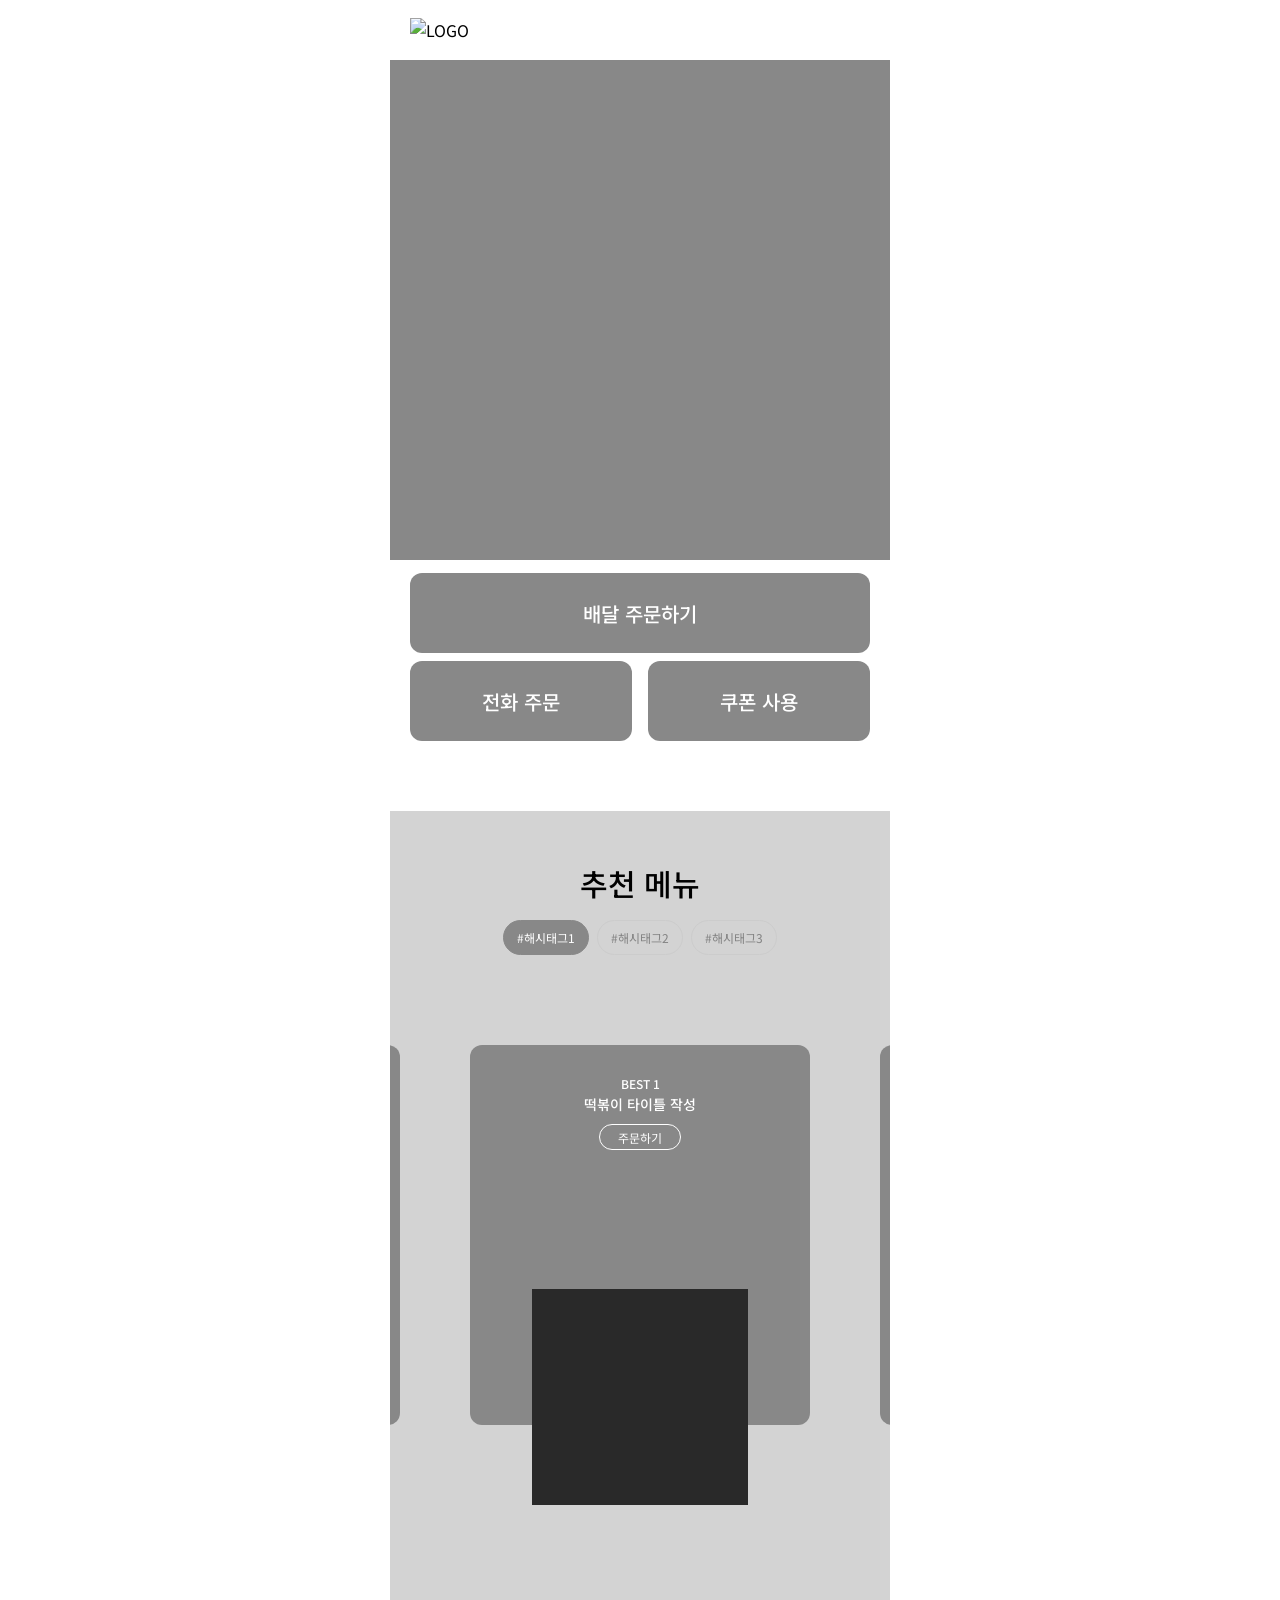
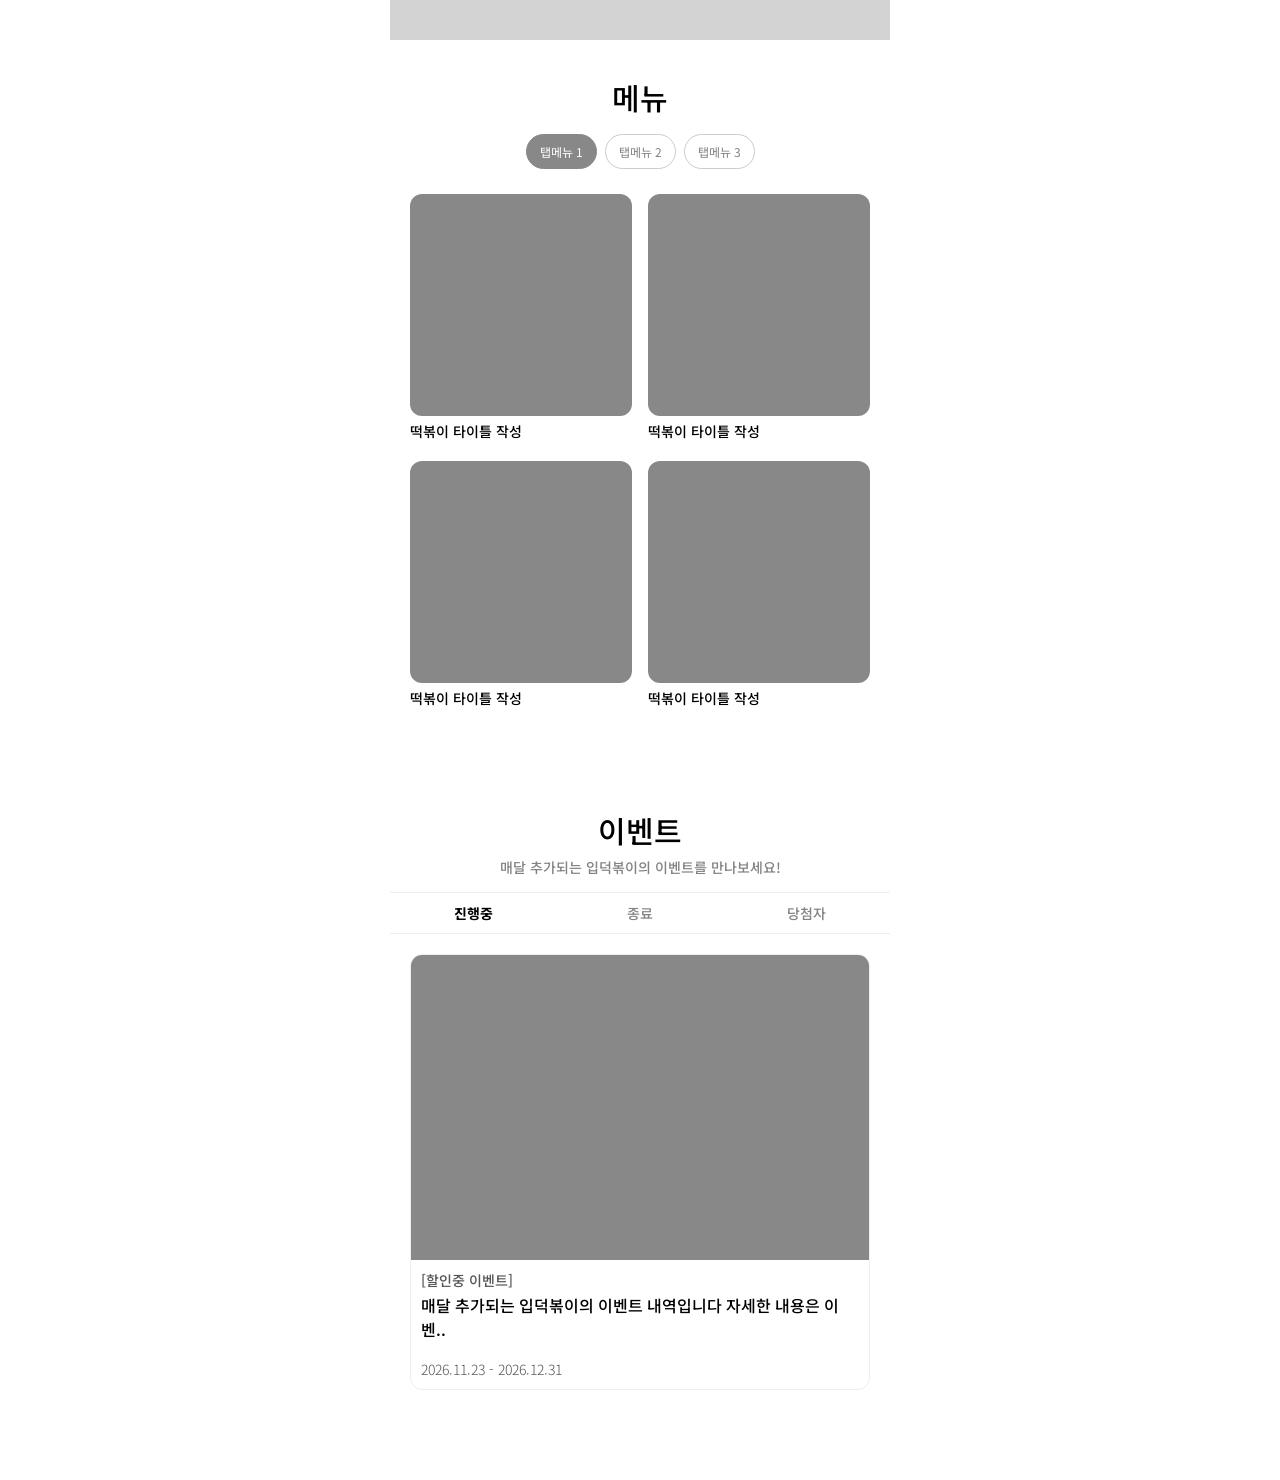
==== index.html @ 11b11260 "main page finish" ====
<!DOCTYPE html>
<html lang="ko">
<head>
    <meta charset="UTF-8">
    <meta name="viewport" content="width=device-width, initial-scale=1.0">

    <title>메인 페이지</title>

    <!-- Noto Sans KR -->
    <link rel="preconnect" href="https://fonts.googleapis.com">
    <link rel="preconnect" href="https://fonts.gstatic.com" crossorigin>
    <link href="https://fonts.googleapis.com/css2?family=Noto+Sans+KR:wght@300;400;500;700&display=swap" rel="stylesheet">

    <!-- CSS -->
    <link rel="stylesheet" href="css/style.css">

    <!-- Lucide Icons -->
    <script src="https://unpkg.com/lucide@latest"></script>
</head>

<body>

    <!-- 전체 컨테이너 -->
    <div class="container">

        <!-- ================= HEADER ================= -->
        <header class="header">

            <!-- 로고 -->
            <div class="logo">
                <img src="assets/images/logo.png" alt="LOGO">
            </div>

            <!-- 햄버거 메뉴 -->
            <button class="menu-icon" id="menuOpen" aria-label="메뉴 열기" aria-expanded="false">
                <i data-lucide="menu"></i>
            </button>

        </header>


        <!-- ================= HERO ================= -->
        <section class="hero">
            <!-- 추후 배경 이미지 적용 -->
        </section>


        <!-- ================= SECTION 1 ================= -->
        <section class="section1">

            <div class="order-buttons">

                <button class="order-btn delivery-btn">
                    배달 주문하기
                </button>

                <div class="sub-order-buttons">

                    <button class="order-btn">
                        전화 주문
                    </button>

                    <button class="order-btn">
                        쿠폰 사용
                    </button>

                </div>

            </div>

        </section>


        <!-- ================= SECTION 2 ================= -->
        <section class="section2">

            <h2 class="section-title">
                추천 메뉴
            </h2>

            <!-- 해시태그 -->
            <div class="hashtag-list">

                <button class="hashtag active">
                    #해시태그1
                </button>

                <button class="hashtag">
                    #해시태그2
                </button>

                <button class="hashtag">
                    #해시태그3
                </button>

            </div>


            <!-- 추천 메뉴 카드 -->
            <div class="recommend-list">

                <article class="recommend-card">

                    <div class="recommend-info">
                        <span>BEST 2</span>
                        <p>떡볶이 타이틀 작성</p>
                        <button>주문하기</button>
                    </div>

                    <div class="recommend-image"></div>

                </article>


                <article class="recommend-card">

                    <div class="recommend-info">
                        <span>BEST 1</span>
                        <p>떡볶이 타이틀 작성</p>
                        <button>주문하기</button>
                    </div>

                    <div class="recommend-image"></div>

                </article>


                <article class="recommend-card">

                    <div class="recommend-info">
                        <span>BEST 3</span>
                        <p>떡볶이 타이틀 작성</p>
                        <button>주문하기</button>
                    </div>

                    <div class="recommend-image"></div>

                </article>

            </div>

        </section>


        <!-- ================= SECTION 3 ================= -->
        <section class="section3">

            <h2 class="section-title">
                메뉴
            </h2>

            <!-- 메뉴 탭 -->
            <div class="hashtag-list">

                <button class="hashtag active">
                    탭메뉴 1
                </button>

                <button class="hashtag">
                    탭메뉴 2
                </button>

                <button class="hashtag">
                    탭메뉴 3
                </button>

            </div>


            <!-- 메뉴 콘텐츠 -->
            <div class="menu-list">

                <article class="menu-card">
                    <div class="menu-image"></div>
                    <p>떡볶이 타이틀 작성</p>
                </article>

                <article class="menu-card">
                    <div class="menu-image"></div>
                    <p>떡볶이 타이틀 작성</p>
                </article>

                <article class="menu-card">
                    <div class="menu-image"></div>
                    <p>떡볶이 타이틀 작성</p>
                </article>

                <article class="menu-card">
                    <div class="menu-image"></div>
                    <p>떡볶이 타이틀 작성</p>
                </article>

            </div>

        </section>


        <!-- ================= SECTION 4 ================= -->
        <section class="section4">

            <h2 class="section-title">
                이벤트
            </h2>

            <p class="event-description">
                매달 추가되는 입덕볶이의 이벤트를 만나보세요!
            </p>


            <!-- 이벤트 탭 -->
            <div class="event-tabs">

                <button class="event-tab active">
                    진행중
                </button>

                <button class="event-tab">
                    종료
                </button>

                <button class="event-tab">
                    당첨자
                </button>

            </div>


            <!-- 이벤트 콘텐츠 -->
            <div class="event-list">

                <article class="event-card">

                    <div class="event-image"></div>

                    <div class="event-info">

                        <p class="event-subtitle">
                            [할인중 이벤트]
                        </p>

                        <p class="event-title">
                            매달 추가되는 입덕볶이의 이벤트 내역입니다
                            자세한 내용은 이벤..
                        </p>

                        <p class="event-date">
                            2026.11.23 - 2026.12.31
                        </p>

                    </div>

                </article>

            </div>

        </section>

    </div>


    <!-- ================= SIDE MENU ================= -->

    <!-- 메뉴 외부 배경 -->
    <div class="menu-overlay" id="menuOverlay"></div>

    <!-- 오른쪽 슬라이드 메뉴 -->
    <nav class="side-menu" id="sideMenu" aria-label="전체 메뉴" aria-hidden="true">

        <ul class="side-menu-list">

            <li>
                <a href="Sub/lists/list.html">리스트 페이지</a>
            </li>

            <li>
                <a href="Sub/detail/detail.html">상세 페이지</a>
            </li>

            <li>
                <a href="Sub/payment/payments.html">결제 페이지</a>
            </li>

            <li>
                <a href="Sub/payment_finish/payments_finish.html">결제 완료</a>
            </li>

        </ul>

    </nav>


    <!-- ================= JAVASCRIPT ================= -->
    <script>

        // Lucide 아이콘 실행
        lucide.createIcons();


        // 메뉴 요소 가져오기
        const menuOpen = document.getElementById('menuOpen');
        const sideMenu = document.getElementById('sideMenu');
        const menuOverlay = document.getElementById('menuOverlay');


        // 메뉴 열기
        function openMenu() {

            sideMenu.classList.add('active');
            menuOverlay.classList.add('active');

            document.body.classList.add('menu-open');

            menuOpen.setAttribute('aria-expanded', 'true');
            sideMenu.setAttribute('aria-hidden', 'false');

        }


        // 메뉴 닫기
        function closeMenu() {

            sideMenu.classList.remove('active');
            menuOverlay.classList.remove('active');

            document.body.classList.remove('menu-open');

            menuOpen.setAttribute('aria-expanded', 'false');
            sideMenu.setAttribute('aria-hidden', 'true');

        }


        // 햄버거 버튼 클릭
        menuOpen.addEventListener('click', function() {

            if (sideMenu.classList.contains('active')) {
                closeMenu();
            } else {
                openMenu();
            }

        });


        // 메뉴 외부 배경 클릭 시 닫기
        menuOverlay.addEventListener('click', closeMenu);


        // ESC 키로 메뉴 닫기
        document.addEventListener('keydown', function(event) {

            if (event.key === 'Escape') {
                closeMenu();
            }

        });

    </script>

</body>
</html>
---- css/style.css ----
/* =====================================
   GLOBAL
===================================== */


a{
    text-decoration: none;
    color: #000000;
}
* {
    margin: 0;
    padding: 0;
    box-sizing: border-box;
}

body {
    width: 100%;
    font-family: 'Noto Sans KR', sans-serif;
    background-color: #ffffff;
}

button {
    font-family: inherit;
    border: none;
    cursor: pointer;
}

a {
    text-decoration: none;
    color: inherit;
}

/* 전체 컨테이너 */
.container {
    width: 100%;
    max-width: 500px;
    min-height: 100vh;
    margin: 0 auto;
    overflow: hidden;
}


/* =====================================
   HEADER
===================================== */

.header {
    width: 100%;
    height: 60px;
    padding: 0 20px;

    display: flex;
    align-items: center;
    justify-content: space-between;

    background-color: #ffffff;
}

/* 로고 */
.logo {
    display: flex;
    align-items: center;
}

.logo img {
    display: block;
    width: auto;
    height: auto;
    max-width: 120px;
    max-height: 40px;
}

/* 햄버거 메뉴 */
.menu-icon {
    display: flex;
    align-items: center;
    justify-content: center;

    padding: 0;
    background: none;
    color: #000000;
}

.menu-icon svg {
    width: 24px;
    height: 24px;
    stroke-width: 1.5;
}


/* =====================================
   HERO SECTION
===================================== */

.hero {
    width: 100%;
    height: 500px;

    background-color: #888888;

    /* 추후 배경 이미지 적용 */
    /* background-image: url('assets/images/hero.jpg'); */
    /* background-size: cover; */
    /* background-position: center; */
}


/* =====================================
   SECTION 1 : ORDER BUTTONS
===================================== */

.section1 {
    width: 100%;
    padding: 13px 20px 70px;
}

.order-buttons {
    width: 100%;

    display: flex;
    flex-direction: column;
    gap: 8px;
}

.order-btn {
    width: 100%;
    height: 80px;

    display: flex;
    align-items: center;
    justify-content: center;

    background-color: #888888;
    color: #ffffff;

    font-size: 20px;
    font-weight: 500;

    border-radius: 12px;
}

.sub-order-buttons {
    display: flex;
    gap: 16px;
}

.sub-order-buttons .order-btn {
    flex: 1;
    min-width: 0;
}


/* =====================================
   COMMON SECTION TITLE
===================================== */

.section-title {
    width: 100%;

    text-align: center;

    font-size: 30px;
    font-weight: 500;
    color: #000000;
}


/* =====================================
   COMMON HASHTAG BUTTON
===================================== */

.hashtag-list {
    display: flex;
    align-items: center;
    justify-content: center;
    gap: 8px;

    margin-top: 15px;
}

.hashtag {
    height: 35px;
    padding: 0 13px;

    border: 1px solid #cccccc;
    border-radius: 30px;

    background-color: transparent;
    color: #838383;

    font-size: 12px;
    font-weight: 400;

    white-space: nowrap;
}

.hashtag.active {
    background-color: #888888;
    border-color: #888888;
    color: #ffffff;
}


/* =====================================
   SECTION 2 : RECOMMEND MENU
===================================== */

.section2 {
    width: 100%;
    padding: 50px 0 50px;

    background-color: #d3d3d3;
}

.section2 .section-title {
    padding: 0 20px;
}

.recommend-list {
    position: relative;

    width: 100%;
    height: 545px;

    margin-top: 90px;

    overflow: hidden;
}

.recommend-card {
    position: absolute;
    top: 0;
    left: 50%;

    width: 68%;
    height: 380px;

    transform: translateX(-50%);

    border-radius: 12px;
    background-color: #888888;

    display: flex;
    flex-direction: column;
    align-items: center;

    color: #ffffff;
}

.recommend-card:nth-child(1) {
    left: calc(50% - 82%);
}

.recommend-card:nth-child(2) {
    left: 50%;
    z-index: 2;
}

.recommend-card:nth-child(3) {
    left: calc(50% + 82%);
}

.recommend-info {
    width: 100%;
    padding-top: 30px;

    display: flex;
    flex-direction: column;
    align-items: center;

    text-align: center;
}

.recommend-info span {
    font-size: 12px;
    font-weight: 500;
}

.recommend-info p {
    margin-top: 2px;

    font-size: 14px;
    font-weight: 500;
}

.recommend-info button {
    height: 26px;
    padding: 0 18px;
    margin-top: 10px;

    border: 1px solid #ffffff;
    border-radius: 20px;

    background-color: transparent;
    color: #ffffff;

    font-size: 12px;
    font-weight: 400;
}

.recommend-image {
    position: absolute;
    bottom: -80px;
    left: 50%;

    width: 216px;
    height: 216px;

    transform: translateX(-50%);

    background-color: #292929;
}


/* =====================================
   SECTION 3 : MENU
===================================== */

.section3 {
    width: 100%;
    padding: 35px 20px 65px;

    background-color: #ffffff;
}

.menu-list {
    width: 100%;

    display: grid;
    grid-template-columns: repeat(2, minmax(0, 1fr));
    column-gap: 16px;
    row-gap: 20px;

    margin-top: 25px;
}

.menu-card {
    width: 100%;

    display: flex;
    flex-direction: column;
}

.menu-image {
    width: 100%;
    aspect-ratio: 1 / 1;

    border-radius: 12px;
    background-color: #888888;
}

.menu-card p {
    margin-top: 5px;

    font-size: 14px;
    font-weight: 500;
    color: #000000;
}


/* =====================================
   SECTION 4 : EVENT
===================================== */

.section4 {
    width: 100%;
    padding: 35px 0 70px;

    background-color: #ffffff;
}

.section4 .section-title {
    padding: 0 20px;
}

/* 이벤트 설명 */
.event-description {
    margin-top: 5px;

    text-align: center;

    font-size: 14px;
    font-weight: 500;
    color: #838383;
}


/* =====================================
   EVENT TABS
===================================== */

.event-tabs {
    width: 100%;
    height: 42px;

    display: flex;
    align-items: center;

    margin-top: 15px;

    border-top: 1px solid #eeeeee;
    border-bottom: 1px solid #eeeeee;
}

.event-tab {
    flex: 1;
    height: 100%;

    background-color: #ffffff;
    color: #838383;

    font-size: 14px;
    font-weight: 500;
}

.event-tab.active {
    color: #000000;
    font-weight: 700;
}


/* =====================================
   EVENT CONTENT
===================================== */

.event-list {
    width: 100%;
    padding: 20px;
}

.event-card {
    width: 100%;

    border: 1px solid #eeeeee;
    border-radius: 12px;

    overflow: hidden;
    background-color: #ffffff;
}

.event-image {
    width: 100%;
    aspect-ratio: 1.5 / 1;

    background-color: #888888;
}

.event-info {
    padding: 10px;
}

.event-subtitle {
    font-size: 14px;
    font-weight: 500;
    color: #555555;
}

.event-title {
    margin-top: 3px;

    font-size: 16px;
    font-weight: 500;
    color: #000000;

    line-height: 1.5;
}

.event-date {
    margin-top: 18px;

    font-size: 14px;
    font-weight: 300;
    color: #555555;
}

/* =====================================
   SIDE MENU : OVERLAY
===================================== */

.menu-overlay {
    position: fixed;
    inset: 0;

    width: 100%;
    height: 100dvh;

    background-color: rgba(0, 0, 0, 0.5);

    opacity: 0;
    visibility: hidden;
    pointer-events: none;

    z-index: 1000;

    transition: opacity 0.3s ease,
                visibility 0.3s ease;
}

.menu-overlay.active {
    opacity: 1;
    visibility: visible;
    pointer-events: auto;
}


/* =====================================
   SIDE MENU : RIGHT SLIDE
===================================== */

.side-menu {
    position: fixed;
    top: 0;
    right: 0;

    width: min(66.666vw, 333px);
    height: 100dvh;

    padding: 40px 24px;

    background-color: #ffffff;

    z-index: 1001;

    /* 처음에는 완전히 숨김 */
    transform: translate3d(100%, 0, 0);

    visibility: hidden;
    pointer-events: none;

    transition: transform 0.3s ease,
                visibility 0.3s ease;

    overflow-y: auto;
}

/* 메뉴 버튼 클릭 시 표시 */
.side-menu.active {
    transform: translate3d(0, 0, 0);

    visibility: visible;
    pointer-events: auto;
}


/* =====================================
   SIDE MENU : LIST
===================================== */

.side-menu-list {
    width: 100%;

    display: flex;
    flex-direction: column;

    list-style: none;
}

.side-menu-list li {
    width: 100%;
    border-bottom: 1px solid #eeeeee;
}

.side-menu-list a {
    width: 100%;
    min-height: 65px;

    display: flex;
    align-items: center;

    color: #000000;

    font-size: 18px;
    font-weight: 500;
}


/* =====================================
   BODY SCROLL CONTROL
===================================== */

body.menu-open {
    overflow: hidden;
}
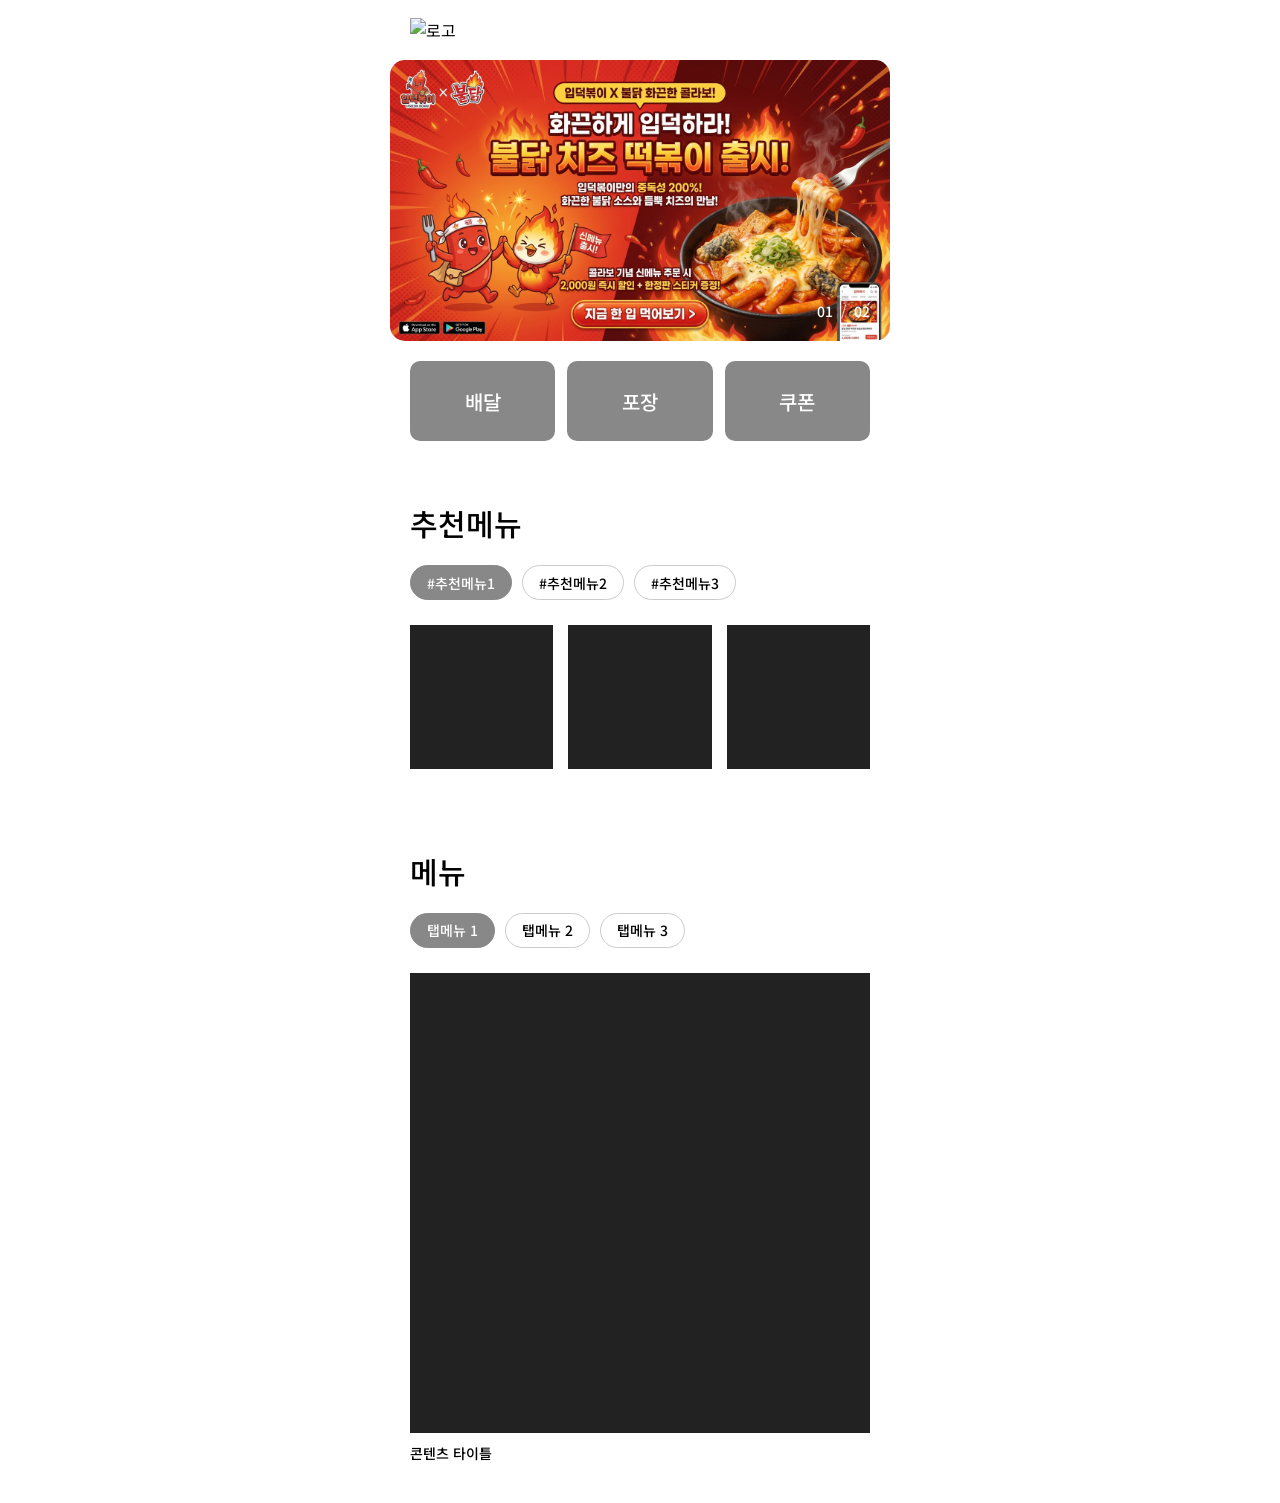
==== commit a7c1f838: "배포_1" ====
--- a/index.html
+++ b/index.html
@@ -4,7 +4,6 @@
 <head>
     <meta charset="UTF-8">
     <meta name="viewport" content="width=device-width, initial-scale=1.0">
-
     <title>메인 페이지</title>
 
     <!-- Noto Sans KR -->
@@ -21,342 +20,215 @@
 
 <body>
 
-    <!-- 전체 컨테이너 -->
-    <div class="container">
-
-        <!-- ================= HEADER ================= -->
-        <header class="header">
-
-            <!-- 로고 -->
-            <div class="logo">
-                <img src="assets/images/logo.png" alt="LOGO">
-            </div>
-
-            <!-- 햄버거 메뉴 -->
-            <button class="menu-icon" id="menuOpen" aria-label="메뉴 열기" aria-expanded="false">
-                <i data-lucide="menu"></i>
-            </button>
-
-        </header>
-
-
-        <!-- ================= HERO ================= -->
-        <section class="hero">
-            <!-- 추후 배경 이미지 적용 -->
-        </section>
-
-
-        <!-- ================= SECTION 1 ================= -->
-        <section class="section1">
-
-            <div class="order-buttons">
-
-                <button class="order-btn delivery-btn">
-                    배달 주문하기
-                </button>
-
-                <div class="sub-order-buttons">
-
-                    <button class="order-btn">
-                        전화 주문
-                    </button>
-
-                    <button class="order-btn">
-                        쿠폰 사용
-                    </button>
-
-                </div>
-
-            </div>
-
-        </section>
-
-
-        <!-- ================= SECTION 2 ================= -->
-        <section class="section2">
-
-            <h2 class="section-title">
-                추천 메뉴
-            </h2>
-
-            <!-- 해시태그 -->
-            <div class="hashtag-list">
-
-                <button class="hashtag active">
-                    #해시태그1
-                </button>
-
-                <button class="hashtag">
-                    #해시태그2
-                </button>
-
-                <button class="hashtag">
-                    #해시태그3
-                </button>
-
-            </div>
-
-
-            <!-- 추천 메뉴 카드 -->
-            <div class="recommend-list">
-
-                <article class="recommend-card">
-
-                    <div class="recommend-info">
-                        <span>BEST 2</span>
-                        <p>떡볶이 타이틀 작성</p>
-                        <button>주문하기</button>
-                    </div>
-
-                    <div class="recommend-image"></div>
-
-                </article>
-
-
-                <article class="recommend-card">
-
-                    <div class="recommend-info">
-                        <span>BEST 1</span>
-                        <p>떡볶이 타이틀 작성</p>
-                        <button>주문하기</button>
-                    </div>
-
-                    <div class="recommend-image"></div>
-
-                </article>
-
-
-                <article class="recommend-card">
-
-                    <div class="recommend-info">
-                        <span>BEST 3</span>
-                        <p>떡볶이 타이틀 작성</p>
-                        <button>주문하기</button>
-                    </div>
-
-                    <div class="recommend-image"></div>
-
-                </article>
-
-            </div>
-
-        </section>
-
-
-        <!-- ================= SECTION 3 ================= -->
-        <section class="section3">
-
-            <h2 class="section-title">
-                메뉴
-            </h2>
-
-            <!-- 메뉴 탭 -->
-            <div class="hashtag-list">
-
-                <button class="hashtag active">
-                    탭메뉴 1
-                </button>
-
-                <button class="hashtag">
-                    탭메뉴 2
-                </button>
-
-                <button class="hashtag">
-                    탭메뉴 3
-                </button>
-
-            </div>
-
-
-            <!-- 메뉴 콘텐츠 -->
-            <div class="menu-list">
-
-                <article class="menu-card">
-                    <div class="menu-image"></div>
-                    <p>떡볶이 타이틀 작성</p>
-                </article>
-
-                <article class="menu-card">
-                    <div class="menu-image"></div>
-                    <p>떡볶이 타이틀 작성</p>
-                </article>
-
-                <article class="menu-card">
-                    <div class="menu-image"></div>
-                    <p>떡볶이 타이틀 작성</p>
-                </article>
-
-                <article class="menu-card">
-                    <div class="menu-image"></div>
-                    <p>떡볶이 타이틀 작성</p>
-                </article>
-
-            </div>
-
-        </section>
-
-
-        <!-- ================= SECTION 4 ================= -->
-        <section class="section4">
-
-            <h2 class="section-title">
-                이벤트
-            </h2>
-
-            <p class="event-description">
-                매달 추가되는 입덕볶이의 이벤트를 만나보세요!
-            </p>
-
-
-            <!-- 이벤트 탭 -->
-            <div class="event-tabs">
-
-                <button class="event-tab active">
-                    진행중
-                </button>
-
-                <button class="event-tab">
-                    종료
-                </button>
-
-                <button class="event-tab">
-                    당첨자
-                </button>
-
-            </div>
-
-
-            <!-- 이벤트 콘텐츠 -->
-            <div class="event-list">
-
-                <article class="event-card">
-
-                    <div class="event-image"></div>
-
-                    <div class="event-info">
-
-                        <p class="event-subtitle">
-                            [할인중 이벤트]
-                        </p>
-
-                        <p class="event-title">
-                            매달 추가되는 입덕볶이의 이벤트 내역입니다
-                            자세한 내용은 이벤..
-                        </p>
-
-                        <p class="event-date">
-                            2026.11.23 - 2026.12.31
-                        </p>
-
-                    </div>
-
-                </article>
-
-            </div>
-
-        </section>
+<div class="container">
+
+    <!-- HEADER -->
+    <header class="header">
+        <div class="logo">
+            <a href="Img/로고.png">
+                <img src="assets/images/logo.png" alt="로고">
+            </a>
+        </div>
+
+        <button class="menu-button" id="menuOpen" aria-label="메뉴 열기" aria-expanded="false">
+            <i data-lucide="menu"></i>
+        </button>
+    </header>
+
+
+<!-- HERO SECTION -->
+<section class="hero-section">
+
+    <div class="hero-slider" id="heroSlider">
+
+        <div class="hero-slide">
+            <img src="Img/불닭 치즈.png" alt="첫 번째 광고">
+        </div>
+
+        <div class="hero-slide">
+            <img src="Img/통 오징어.png" alt="두 번째 광고">
+        </div>
 
     </div>
 
-
-    <!-- ================= SIDE MENU ================= -->
-
-    <!-- 메뉴 외부 배경 -->
-    <div class="menu-overlay" id="menuOverlay"></div>
-
-    <!-- 오른쪽 슬라이드 메뉴 -->
-    <nav class="side-menu" id="sideMenu" aria-label="전체 메뉴" aria-hidden="true">
-
-        <ul class="side-menu-list">
-
-            <li>
-                <a href="Sub/lists/list.html">리스트 페이지</a>
-            </li>
-
-            <li>
-                <a href="Sub/detail/detail.html">상세 페이지</a>
-            </li>
-
-            <li>
-                <a href="Sub/payment/payments.html">결제 페이지</a>
-            </li>
-
-            <li>
-                <a href="Sub/payment_finish/payments_finish.html">결제 완료</a>
-            </li>
-
-        </ul>
-
-    </nav>
-
-
-    <!-- ================= JAVASCRIPT ================= -->
-    <script>
-
-        // Lucide 아이콘 실행
-        lucide.createIcons();
-
-
-        // 메뉴 요소 가져오기
-        const menuOpen = document.getElementById('menuOpen');
-        const sideMenu = document.getElementById('sideMenu');
-        const menuOverlay = document.getElementById('menuOverlay');
-
-
-        // 메뉴 열기
-        function openMenu() {
-
-            sideMenu.classList.add('active');
-            menuOverlay.classList.add('active');
-
-            document.body.classList.add('menu-open');
-
-            menuOpen.setAttribute('aria-expanded', 'true');
-            sideMenu.setAttribute('aria-hidden', 'false');
-
+    <div class="hero-pagination">
+        <span id="currentSlide">01</span>
+        <span class="pagination-divider">/</span>
+        <span id="totalSlides">02</span>
+    </div>
+
+</section>
+
+
+    <!-- SECTION 1 -->
+    <section class="section1">
+
+        <button class="main-button">배달</button>
+        <button class="main-button">포장</button>
+        <button class="main-button">쿠폰</button>
+
+    </section>
+
+
+    <!-- SECTION 2 -->
+    <section class="section2">
+
+        <h2 class="section-title">추천메뉴</h2>
+
+        <!-- 해시태그 버튼 -->
+        <div class="hashtag-list">
+            <button class="hashtag-button active">#추천메뉴1</button>
+            <button class="hashtag-button">#추천메뉴2</button>
+            <button class="hashtag-button">#추천메뉴3</button>
+        </div>
+
+        <!-- 추천 메뉴 콘텐츠 -->
+        <div class="recommend-list">
+
+            <div class="recommend-item">
+                <div class="recommend-image"></div>
+            </div>
+
+            <div class="recommend-item">
+                <div class="recommend-image"></div>
+            </div>
+
+            <div class="recommend-item">
+                <div class="recommend-image"></div>
+            </div>
+
+        </div>
+
+    </section>
+
+
+    <!-- SECTION 3 -->
+    <section class="section3">
+
+        <h2 class="section-title">메뉴</h2>
+
+        <!-- 탭 메뉴 -->
+        <div class="hashtag-list">
+            <button class="hashtag-button active">탭메뉴 1</button>
+            <button class="hashtag-button">탭메뉴 2</button>
+            <button class="hashtag-button">탭메뉴 3</button>
+        </div>
+
+        <!-- 메뉴 콘텐츠 -->
+        <div class="menu-content">
+
+            <div class="menu-item">
+                <div class="menu-image"></div>
+                <p class="menu-title">콘텐츠 타이틀</p>
+            </div>
+
+        </div>
+
+    </section>
+
+</div>
+
+
+<!-- MENU OVERLAY -->
+<div class="menu-overlay" id="menuOverlay"></div>
+
+
+<!-- SIDE MENU -->
+<nav class="side-menu" id="sideMenu" aria-label="전체 메뉴" aria-hidden="true">
+
+    <ul class="side-menu-list">
+        <li><a href="#">리스트 페이지</a></li>
+        <li><a href="#">상세 페이지</a></li>
+        <li><a href="#">결제 페이지</a></li>
+        <li><a href="#">결제</a></li>
+    </ul>
+
+</nav>
+
+
+<!-- JAVASCRIPT -->
+<script>
+
+    // Lucide 아이콘
+    lucide.createIcons();
+
+
+    // 햄버거 메뉴
+    const menuOpen = document.getElementById('menuOpen');
+    const sideMenu = document.getElementById('sideMenu');
+    const menuOverlay = document.getElementById('menuOverlay');
+
+
+    function openMenu() {
+        sideMenu.classList.add('active');
+        menuOverlay.classList.add('active');
+
+        document.body.classList.add('menu-open');
+
+        menuOpen.setAttribute('aria-expanded', 'true');
+        sideMenu.setAttribute('aria-hidden', 'false');
+    }
+
+
+    function closeMenu() {
+        sideMenu.classList.remove('active');
+        menuOverlay.classList.remove('active');
+
+        document.body.classList.remove('menu-open');
+
+        menuOpen.setAttribute('aria-expanded', 'false');
+        sideMenu.setAttribute('aria-hidden', 'true');
+    }
+
+
+    menuOpen.addEventListener('click', function () {
+        if (sideMenu.classList.contains('active')) {
+            closeMenu();
+        } else {
+            openMenu();
         }
-
-
-        // 메뉴 닫기
-        function closeMenu() {
-
-            sideMenu.classList.remove('active');
-            menuOverlay.classList.remove('active');
-
-            document.body.classList.remove('menu-open');
-
-            menuOpen.setAttribute('aria-expanded', 'false');
-            sideMenu.setAttribute('aria-hidden', 'true');
-
+    });
+
+
+    menuOverlay.addEventListener('click', closeMenu);
+
+
+    document.addEventListener('keydown', function (event) {
+        if (event.key === 'Escape') {
+            closeMenu();
         }
-
-
-        // 햄버거 버튼 클릭
-        menuOpen.addEventListener('click', function() {
-
-            if (sideMenu.classList.contains('active')) {
-                closeMenu();
-            } else {
-                openMenu();
-            }
-
-        });
-
-
-        // 메뉴 외부 배경 클릭 시 닫기
-        menuOverlay.addEventListener('click', closeMenu);
-
-
-        // ESC 키로 메뉴 닫기
-        document.addEventListener('keydown', function(event) {
-
-            if (event.key === 'Escape') {
-                closeMenu();
-            }
-
-        });
-
-    </script>
+    });
+
+
+
+    // HERO 광고 슬라이드
+    const heroSlider = document.getElementById('heroSlider');
+    const currentSlide = document.getElementById('currentSlide');
+
+    const totalSlideCount = 2;
+    let slideIndex = 0;
+
+
+    function changeSlide() {
+
+        slideIndex++;
+
+        if (slideIndex >= totalSlideCount) {
+            slideIndex = 0;
+        }
+
+        heroSlider.style.transform = `translateX(-${slideIndex * 100}%)`;
+
+        currentSlide.textContent = String(slideIndex + 1).padStart(2, '0');
+
+    }
+
+
+    // 4초마다 광고 자동 전환
+    setInterval(changeSlide, 4000);
+
+
+</script>
 
 </body>
 </html>
--- a/css/style.css
+++ b/css/style.css
@@ -1,13 +1,8 @@
 
-/* =====================================
-   GLOBAL
-===================================== */
-
-
-a{
-    text-decoration: none;
-    color: #000000;
-}
+/* =========================
+   RESET
+========================= */
+
 * {
     margin: 0;
     padding: 0;
@@ -15,14 +10,13 @@
 }
 
 body {
-    width: 100%;
     font-family: 'Noto Sans KR', sans-serif;
+    color: #000000;
     background-color: #ffffff;
 }
 
 button {
     font-family: inherit;
-    border: none;
     cursor: pointer;
 }
 
@@ -31,7 +25,15 @@
     color: inherit;
 }
 
-/* 전체 컨테이너 */
+ul {
+    list-style: none;
+}
+
+
+/* =========================
+   GLOBAL CONTAINER
+========================= */
+
 .container {
     width: 100%;
     max-width: 500px;
@@ -41,442 +43,251 @@
 }
 
 
-/* =====================================
+/* =========================
    HEADER
-===================================== */
+========================= */
 
 .header {
     width: 100%;
     height: 60px;
+
     padding: 0 20px;
 
     display: flex;
     align-items: center;
     justify-content: space-between;
-
-    background-color: #ffffff;
-}
-
-/* 로고 */
-.logo {
-    display: flex;
-    align-items: center;
 }
 
 .logo img {
     display: block;
-    width: auto;
-    height: auto;
     max-width: 120px;
     max-height: 40px;
-}
-
-/* 햄버거 메뉴 */
-.menu-icon {
+    object-fit: contain;
+}
+
+.menu-button {
+    width: 32px;
+    height: 32px;
+
     display: flex;
     align-items: center;
     justify-content: center;
 
-    padding: 0;
-    background: none;
-    color: #000000;
-}
-
-.menu-icon svg {
+    border: none;
+    background: transparent;
+}
+
+.menu-button svg {
     width: 24px;
     height: 24px;
-    stroke-width: 1.5;
-}
-
-
-/* =====================================
+}
+
+
+/* =========================
    HERO SECTION
-===================================== */
-
-.hero {
-    width: 100%;
-    height: 500px;
-
-    background-color: #888888;
-
-    /* 추후 배경 이미지 적용 */
-    /* background-image: url('assets/images/hero.jpg'); */
-    /* background-size: cover; */
-    /* background-position: center; */
-}
-
-
-/* =====================================
-   SECTION 1 : ORDER BUTTONS
-===================================== */
+========================= */
+.hero-section {
+    position: relative;
+    width: 100%;
+    height: auto;
+    overflow: hidden;
+    background: transparent;
+    border-radius: 15px;
+}
+
+/* 광고 슬라이더 */
+.hero-slider {
+    display: flex;
+    width: 100%;
+    height: auto;
+    transition: transform 0.6s ease;
+}
+
+/* 광고 이미지 영역 */
+.hero-slide {
+    width: 100%;
+    height: auto;
+    flex: 0 0 100%;
+}
+
+/* 광고 이미지 */
+.hero-slide img {
+    display: block;
+    width: 100%;
+    height: auto;
+    object-fit: unset;
+    object-position: center;
+}
+
+
+/* 광고 페이지 표시 */
+
+.hero-pagination {
+    position: absolute;
+    right: 20px;
+    bottom: 20px;
+
+    display: flex;
+    align-items: center;
+    gap: 8px;
+
+    color: #ffffff;
+    font-size: 14px;
+    font-weight: 500;
+}
+
+.pagination-divider {
+    opacity: 0.7;
+}
+
+/* =========================
+   SECTION 1
+========================= */
 
 .section1 {
     width: 100%;
-    padding: 13px 20px 70px;
-}
-
-.order-buttons {
-    width: 100%;
-
-    display: flex;
-    flex-direction: column;
-    gap: 8px;
-}
-
-.order-btn {
+
+    padding: 20px;
+
+    display: flex;
+    gap: 12px;
+}
+
+.main-button {
     width: 100%;
     height: 80px;
 
-    display: flex;
-    align-items: center;
-    justify-content: center;
+    border: none;
+    border-radius: 10px;
 
     background-color: #888888;
     color: #ffffff;
 
     font-size: 20px;
     font-weight: 500;
-
-    border-radius: 12px;
-}
-
-.sub-order-buttons {
-    display: flex;
-    gap: 16px;
-}
-
-.sub-order-buttons .order-btn {
-    flex: 1;
-    min-width: 0;
-}
-
-
-/* =====================================
+}
+
+
+/* =========================
    COMMON SECTION TITLE
-===================================== */
+========================= */
 
 .section-title {
-    width: 100%;
-
-    text-align: center;
-
     font-size: 30px;
     font-weight: 500;
     color: #000000;
-}
-
-
-/* =====================================
-   COMMON HASHTAG BUTTON
-===================================== */
+
+    margin-bottom: 20px;
+}
+
+
+/* =========================
+   HASHTAG BUTTON
+========================= */
 
 .hashtag-list {
     display: flex;
     align-items: center;
-    justify-content: center;
-    gap: 8px;
-
-    margin-top: 15px;
-}
-
-.hashtag {
+    gap: 10px;
+
+    margin-bottom: 25px;
+}
+
+.hashtag-button {
     height: 35px;
-    padding: 0 13px;
+
+    padding: 0 16px;
 
     border: 1px solid #cccccc;
-    border-radius: 30px;
-
-    background-color: transparent;
-    color: #838383;
-
-    font-size: 12px;
-    font-weight: 400;
+    border-radius: 20px;
+
+    background-color: #ffffff;
+    color: #000000;
+
+    font-size: 14px;
+    font-weight: 500;
 
     white-space: nowrap;
 }
 
-.hashtag.active {
+.hashtag-button.active {
     background-color: #888888;
     border-color: #888888;
     color: #ffffff;
 }
 
 
-/* =====================================
-   SECTION 2 : RECOMMEND MENU
-===================================== */
+/* =========================
+   SECTION 2
+========================= */
 
 .section2 {
     width: 100%;
-    padding: 50px 0 50px;
-
-    background-color: #d3d3d3;
-}
-
-.section2 .section-title {
-    padding: 0 20px;
+
+    padding: 40px 20px;
 }
 
 .recommend-list {
-    position: relative;
-
-    width: 100%;
-    height: 545px;
-
-    margin-top: 90px;
-
-    overflow: hidden;
-}
-
-.recommend-card {
-    position: absolute;
-    top: 0;
-    left: 50%;
-
-    width: 68%;
-    height: 380px;
-
-    transform: translateX(-50%);
-
-    border-radius: 12px;
-    background-color: #888888;
-
-    display: flex;
-    flex-direction: column;
-    align-items: center;
-
-    color: #ffffff;
-}
-
-.recommend-card:nth-child(1) {
-    left: calc(50% - 82%);
-}
-
-.recommend-card:nth-child(2) {
-    left: 50%;
-    z-index: 2;
-}
-
-.recommend-card:nth-child(3) {
-    left: calc(50% + 82%);
-}
-
-.recommend-info {
-    width: 100%;
-    padding-top: 30px;
-
-    display: flex;
-    flex-direction: column;
-    align-items: center;
-
-    text-align: center;
-}
-
-.recommend-info span {
-    font-size: 12px;
-    font-weight: 500;
-}
-
-.recommend-info p {
-    margin-top: 2px;
+    display: flex;
+    gap: 15px;
+
+    overflow-x: auto;
+    scrollbar-width: none;
+}
+
+.recommend-list::-webkit-scrollbar {
+    display: none;
+}
+
+.recommend-item {
+    flex: 0 0 calc((100% - 30px) / 3);
+}
+
+.recommend-image {
+    width: 100%;
+    aspect-ratio: 1 / 1;
+
+    background-color: #222222;
+}
+
+
+/* =========================
+   SECTION 3
+========================= */
+
+.section3 {
+    width: 100%;
+
+    padding: 40px 20px;
+}
+
+.menu-content {
+    width: 100%;
+}
+
+.menu-item {
+    width: 100%;
+}
+
+.menu-image {
+    width: 100%;
+    aspect-ratio: 1 / 1;
+
+    background-color: #222222;
+}
+
+.menu-title {
+    margin-top: 10px;
 
     font-size: 14px;
     font-weight: 500;
-}
-
-.recommend-info button {
-    height: 26px;
-    padding: 0 18px;
-    margin-top: 10px;
-
-    border: 1px solid #ffffff;
-    border-radius: 20px;
-
-    background-color: transparent;
-    color: #ffffff;
-
-    font-size: 12px;
-    font-weight: 400;
-}
-
-.recommend-image {
-    position: absolute;
-    bottom: -80px;
-    left: 50%;
-
-    width: 216px;
-    height: 216px;
-
-    transform: translateX(-50%);
-
-    background-color: #292929;
-}
-
-
-/* =====================================
-   SECTION 3 : MENU
-===================================== */
-
-.section3 {
-    width: 100%;
-    padding: 35px 20px 65px;
-
-    background-color: #ffffff;
-}
-
-.menu-list {
-    width: 100%;
-
-    display: grid;
-    grid-template-columns: repeat(2, minmax(0, 1fr));
-    column-gap: 16px;
-    row-gap: 20px;
-
-    margin-top: 25px;
-}
-
-.menu-card {
-    width: 100%;
-
-    display: flex;
-    flex-direction: column;
-}
-
-.menu-image {
-    width: 100%;
-    aspect-ratio: 1 / 1;
-
-    border-radius: 12px;
-    background-color: #888888;
-}
-
-.menu-card p {
-    margin-top: 5px;
-
-    font-size: 14px;
-    font-weight: 500;
-    color: #000000;
-}
-
-
-/* =====================================
-   SECTION 4 : EVENT
-===================================== */
-
-.section4 {
-    width: 100%;
-    padding: 35px 0 70px;
-
-    background-color: #ffffff;
-}
-
-.section4 .section-title {
-    padding: 0 20px;
-}
-
-/* 이벤트 설명 */
-.event-description {
-    margin-top: 5px;
-
-    text-align: center;
-
-    font-size: 14px;
-    font-weight: 500;
-    color: #838383;
-}
-
-
-/* =====================================
-   EVENT TABS
-===================================== */
-
-.event-tabs {
-    width: 100%;
-    height: 42px;
-
-    display: flex;
-    align-items: center;
-
-    margin-top: 15px;
-
-    border-top: 1px solid #eeeeee;
-    border-bottom: 1px solid #eeeeee;
-}
-
-.event-tab {
-    flex: 1;
-    height: 100%;
-
-    background-color: #ffffff;
-    color: #838383;
-
-    font-size: 14px;
-    font-weight: 500;
-}
-
-.event-tab.active {
-    color: #000000;
-    font-weight: 700;
-}
-
-
-/* =====================================
-   EVENT CONTENT
-===================================== */
-
-.event-list {
-    width: 100%;
-    padding: 20px;
-}
-
-.event-card {
-    width: 100%;
-
-    border: 1px solid #eeeeee;
-    border-radius: 12px;
-
-    overflow: hidden;
-    background-color: #ffffff;
-}
-
-.event-image {
-    width: 100%;
-    aspect-ratio: 1.5 / 1;
-
-    background-color: #888888;
-}
-
-.event-info {
-    padding: 10px;
-}
-
-.event-subtitle {
-    font-size: 14px;
-    font-weight: 500;
-    color: #555555;
-}
-
-.event-title {
-    margin-top: 3px;
-
-    font-size: 16px;
-    font-weight: 500;
-    color: #000000;
-
-    line-height: 1.5;
-}
-
-.event-date {
-    margin-top: 18px;
-
-    font-size: 14px;
-    font-weight: 300;
-    color: #555555;
-}
-
-/* =====================================
-   SIDE MENU : OVERLAY
-===================================== */
+    color: #000000;
+}
+
+
+/* =========================
+   SIDE MENU OVERLAY
+========================= */
 
 .menu-overlay {
     position: fixed;
@@ -493,8 +304,7 @@
 
     z-index: 1000;
 
-    transition: opacity 0.3s ease,
-                visibility 0.3s ease;
+    transition: opacity 0.3s ease, visibility 0.3s ease;
 }
 
 .menu-overlay.active {
@@ -504,14 +314,15 @@
 }
 
 
-/* =====================================
-   SIDE MENU : RIGHT SLIDE
-===================================== */
+/* =========================
+   SIDE MENU
+========================= */
 
 .side-menu {
     position: fixed;
     top: 0;
-    right: 0;
+
+    right: max(0px, calc((100vw - 500px) / 2));
 
     width: min(66.666vw, 333px);
     height: 100dvh;
@@ -522,19 +333,16 @@
 
     z-index: 1001;
 
-    /* 처음에는 완전히 숨김 */
     transform: translate3d(100%, 0, 0);
 
     visibility: hidden;
     pointer-events: none;
 
-    transition: transform 0.3s ease,
-                visibility 0.3s ease;
+    transition: transform 0.3s ease, visibility 0.3s ease;
 
     overflow-y: auto;
 }
 
-/* 메뉴 버튼 클릭 시 표시 */
 .side-menu.active {
     transform: translate3d(0, 0, 0);
 
@@ -543,42 +351,25 @@
 }
 
 
-/* =====================================
-   SIDE MENU : LIST
-===================================== */
+/* 메뉴 항목 */
 
 .side-menu-list {
-    width: 100%;
-
     display: flex;
     flex-direction: column;
-
-    list-style: none;
-}
-
-.side-menu-list li {
-    width: 100%;
-    border-bottom: 1px solid #eeeeee;
-}
-
-.side-menu-list a {
-    width: 100%;
-    min-height: 65px;
-
-    display: flex;
-    align-items: center;
-
-    color: #000000;
+    gap: 30px;
+}
+
+.side-menu-list li a {
+    display: block;
 
     font-size: 18px;
     font-weight: 500;
-}
-
-
-/* =====================================
-   BODY SCROLL CONTROL
-===================================== */
+    color: #000000;
+}
+
+
+/* 메뉴 열렸을 때 배경 스크롤 방지 */
 
 body.menu-open {
     overflow: hidden;
-}+}
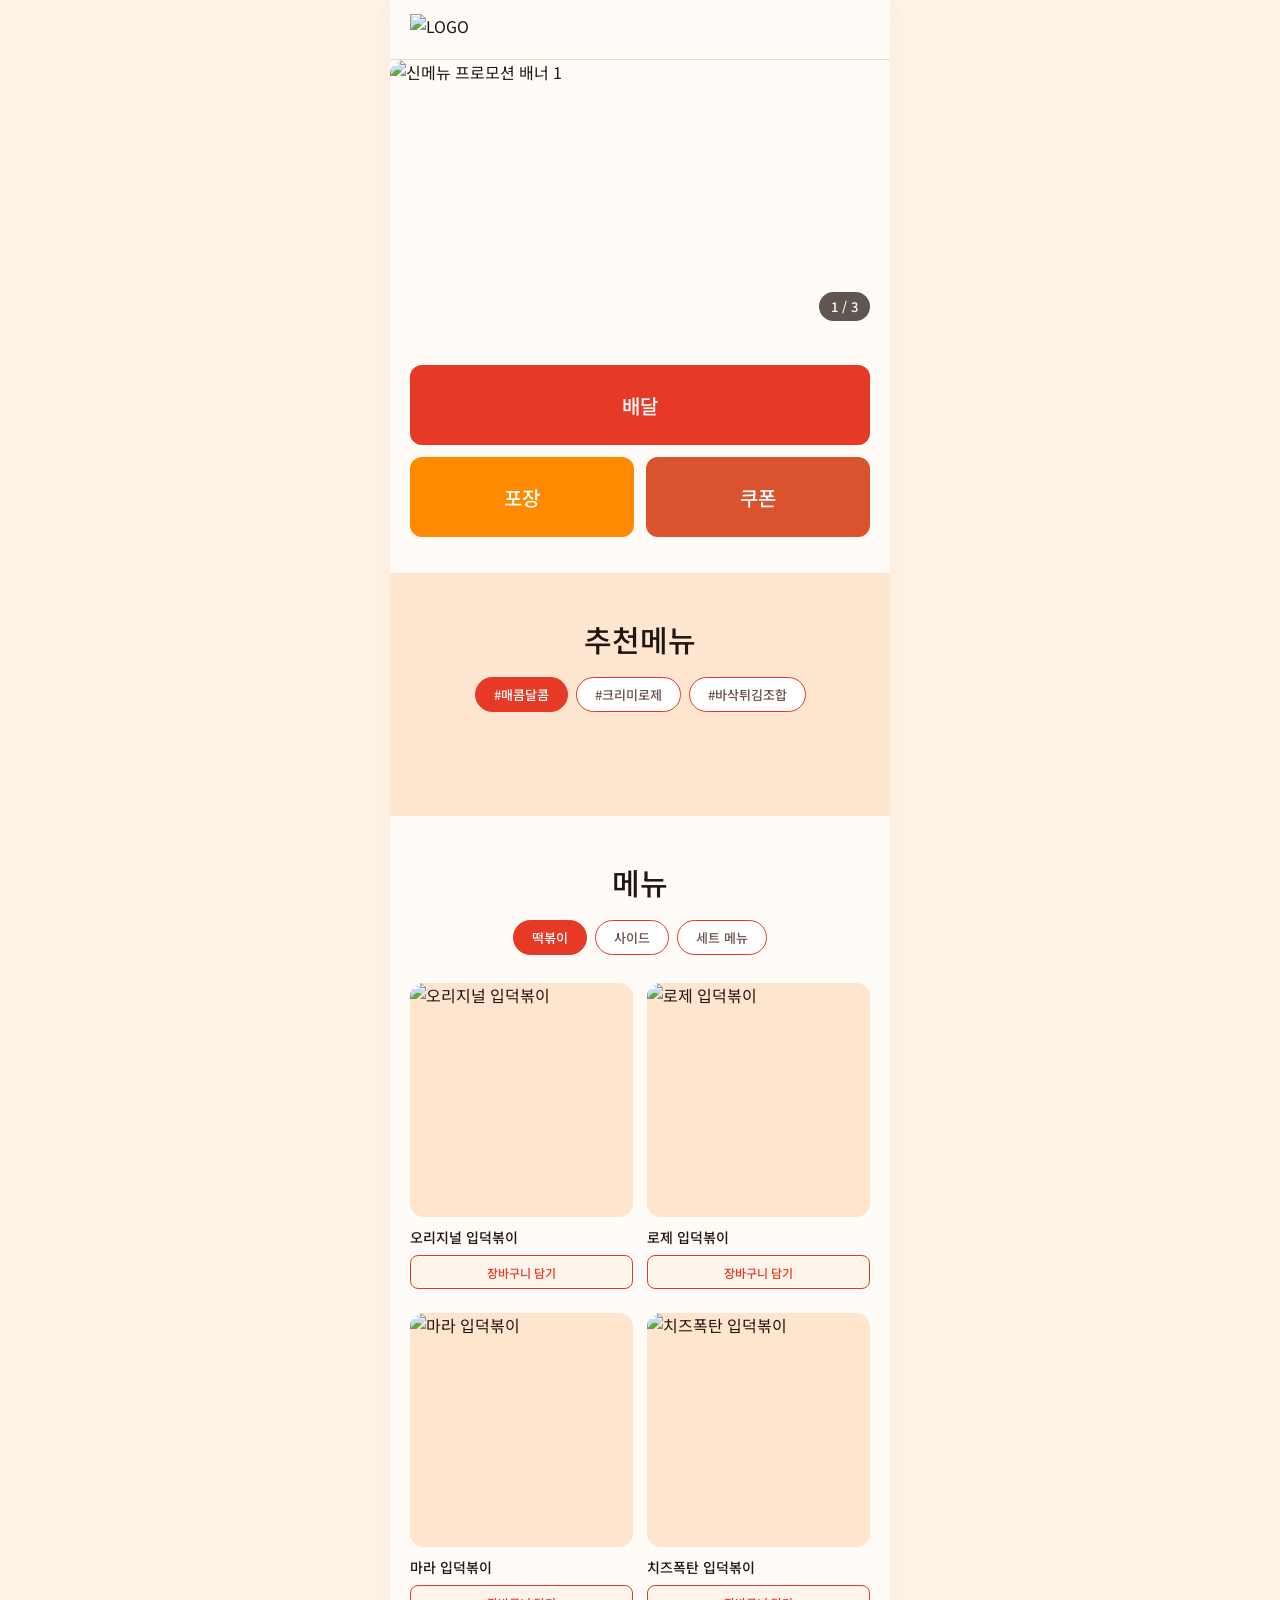
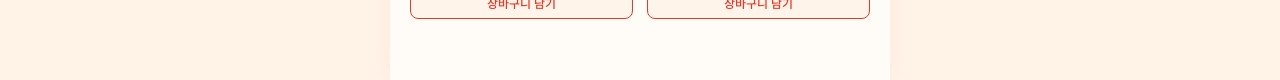
==== commit 8d12f786: "커밋" ====
--- a/index.html
+++ b/index.html
@@ -1,234 +1,497 @@
-
 <!DOCTYPE html>
 <html lang="ko">
 <head>
-    <meta charset="UTF-8">
-    <meta name="viewport" content="width=device-width, initial-scale=1.0">
-    <title>메인 페이지</title>
-
-    <!-- Noto Sans KR -->
-    <link rel="preconnect" href="https://fonts.googleapis.com">
-    <link rel="preconnect" href="https://fonts.gstatic.com" crossorigin>
-    <link href="https://fonts.googleapis.com/css2?family=Noto+Sans+KR:wght@300;400;500;700&display=swap" rel="stylesheet">
-
-    <!-- CSS -->
-    <link rel="stylesheet" href="css/style.css">
-
-    <!-- Lucide Icons -->
-    <script src="https://unpkg.com/lucide@latest"></script>
+  <meta charset="UTF-8">
+  <meta name="viewport" content="width=device-width, initial-scale=1.0">
+  <title>입덕볶이 - 메인 페이지</title>
+  <!-- Noto Sans KR 폰트 -->
+  <link rel="preconnect" href="https://fonts.googleapis.com">
+  <link rel="preconnect" href="https://fonts.gstatic.com" crossorigin>
+  <link href="https://fonts.googleapis.com/css2?family=Noto+Sans+KR:wght@400;500;700&display=swap" rel="stylesheet">
+  <!-- 스타일시트 연결 -->
+  <link rel="stylesheet" href="css/style.css">
+  <!-- Lucide 아이콘 -->
+  <script src="https://unpkg.com/lucide@latest"></script>
 </head>
-
 <body>
-
-<div class="container">
-
-    <!-- HEADER -->
+  <div class="app-container">
+    <!-- 헤더 -->
     <header class="header">
-        <div class="logo">
-            <a href="Img/로고.png">
-                <img src="assets/images/logo.png" alt="로고">
-            </a>
-        </div>
-
-        <button class="menu-button" id="menuOpen" aria-label="메뉴 열기" aria-expanded="false">
-            <i data-lucide="menu"></i>
+      <a href="index.html" class="logo">
+        <img src="img/로고.png" alt="LOGO">
+      </a>
+      <div class="header-actions">
+        <a href="sub/cart/cart.html" class="cart-btn" aria-label="장바구니">
+          <i data-lucide="shopping-cart"></i>
+          <span class="cart-badge" id="cartBadge">0</span>
+        </a>
+        <button type="button" class="menu-btn" id="menuOpenBtn" aria-label="메뉴 열기" aria-expanded="false">
+          <i data-lucide="menu"></i>
         </button>
+      </div>
     </header>
 
-
-<!-- HERO SECTION -->
-<section class="hero-section">
-
-    <div class="hero-slider" id="heroSlider">
-
-        <div class="hero-slide">
-            <img src="Img/불닭 치즈.png" alt="첫 번째 광고">
-        </div>
-
-        <div class="hero-slide">
-            <img src="Img/통 오징어.png" alt="두 번째 광고">
-        </div>
-
-    </div>
-
-    <div class="hero-pagination">
-        <span id="currentSlide">01</span>
-        <span class="pagination-divider">/</span>
-        <span id="totalSlides">02</span>
-    </div>
-
-</section>
-
-
-    <!-- SECTION 1 -->
-    <section class="section1">
-
-        <button class="main-button">배달</button>
-        <button class="main-button">포장</button>
-        <button class="main-button">쿠폰</button>
-
-    </section>
-
-
-    <!-- SECTION 2 -->
-    <section class="section2">
-
+    <!-- 슬라이드 메뉴 (500px 프레임 기준 오른쪽 -> 왼쪽 슬라이드, 너비 2/3) -->
+    <div class="drawer-overlay" id="drawerOverlay"></div>
+    <nav class="side-drawer" id="sideDrawer" aria-hidden="true">
+      <div class="side-drawer-inner">
+        <div class="drawer-header">
+          <button type="button" class="close-btn" id="menuCloseBtn" aria-label="메뉴 닫기">
+            <i data-lucide="x"></i>
+          </button>
+        </div>
+        <ul class="drawer-menu">
+          <li><a href="Sub/lists/list.html">떡볶이 메뉴</a></li>
+          <li><a href="sub/about/about.html">소개</a></li>
+          <li><a href="sub/community/community.html">커뮤니티</a></li>
+          <li><a href="sub/login/login.html">로그인</a></li>
+        </ul>
+      </div>
+    </nav>
+
+    <main>
+      <!-- Hero 섹션 (광고 배너 3개, 1344 x 756 비율 기준 자동 슬라이드) -->
+      <section class="hero-section">
+        <div class="hero-slider" id="heroSlider">
+          <div class="hero-slide">
+            <img src="img/banner1.jpg" alt="신메뉴 프로모션 배너 1">
+          </div>
+          <div class="hero-slide">
+            <img src="img/banner2.jpg" alt="콜라보 광고 배너 2">
+          </div>
+          <div class="hero-slide">
+            <img src="img/banner3.jpg" alt="신메뉴 출시 배너 3">
+          </div>
+        </div>
+        <div class="hero-pagination" id="heroPagination">1 / 3</div>
+      </section>
+
+      <!-- Section 1: 주문 버튼 영역 (높이 80px, 20px 미디움) -->
+      <section class="section1">
+        <a href="sub/lists/lists.html?type=delivery" class="order-btn full-btn">배달</a>
+        <div class="order-btn-row">
+          <a href="sub/lists/lists.html?type=pickup" class="order-btn sub-order-btn">포장</a>
+          <a href="sub/cart/cart.html" class="order-btn accent-order-btn">쿠폰</a>
+        </div>
+      </section>
+
+      <!-- Section 2: 추천 메뉴 -->
+      <section class="section2">
         <h2 class="section-title">추천메뉴</h2>
 
-        <!-- 해시태그 버튼 -->
-        <div class="hashtag-list">
-            <button class="hashtag-button active">#추천메뉴1</button>
-            <button class="hashtag-button">#추천메뉴2</button>
-            <button class="hashtag-button">#추천메뉴3</button>
-        </div>
-
-        <!-- 추천 메뉴 콘텐츠 -->
-        <div class="recommend-list">
-
-            <div class="recommend-item">
-                <div class="recommend-image"></div>
+        <div class="hashtag-group" id="recommendHashtags">
+          <button type="button" class="tag-btn active" data-tag="tag1">#매콤달콤</button>
+          <button type="button" class="tag-btn" data-tag="tag2">#크리미로제</button>
+          <button type="button" class="tag-btn" data-tag="tag3">#바삭튀김조합</button>
+        </div>
+
+        <div class="recommend-slider-wrap" id="recommendSliderWrap">
+          <button type="button" class="recommend-arrow prev-btn" id="recommendPrevBtn" aria-label="이전 추천메뉴">
+            <i data-lucide="chevron-left"></i>
+          </button>
+
+          <div class="recommend-track" id="recommendTrack"></div>
+
+          <button type="button" class="recommend-arrow next-btn" id="recommendNextBtn" aria-label="다음 추천메뉴">
+            <i data-lucide="chevron-right"></i>
+          </button>
+        </div>
+      </section>
+
+      <!-- Section 3: 메뉴 -->
+      <section class="section3">
+        <h2 class="section-title">메뉴</h2>
+
+        <div class="hashtag-group" id="menuTabButtons">
+          <button type="button" class="tag-btn active" data-tab-index="0">떡볶이</button>
+          <button type="button" class="tag-btn" data-tab-index="1">사이드</button>
+          <button type="button" class="tag-btn" data-tab-index="2">세트 메뉴</button>
+        </div>
+
+        <div class="menu-slider-wrap">
+          <div class="menu-slider-track" id="menuSliderTrack">
+            <!-- 탭 1: 떡볶이 (4개) -->
+            <div class="menu-grid">
+              <div class="menu-item">
+                <a href="sub/detail/detail.html?id=m1" class="menu-link">
+                  <div class="menu-thumb">
+                    <img src="img/menu1.jpg" alt="오리지널 입덕볶이">
+                  </div>
+                  <p class="menu-item-title">오리지널 입덕볶이</p>
+                </a>
+                <button type="button" class="quick-cart-btn" data-id="m1" data-name="오리지널 입덕볶이" data-price="14000" data-img="img/menu1.jpg">장바구니 담기</button>
+              </div>
+              <div class="menu-item">
+                <a href="sub/detail/detail.html?id=m2" class="menu-link">
+                  <div class="menu-thumb">
+                    <img src="img/menu2.jpg" alt="로제 입덕볶이">
+                  </div>
+                  <p class="menu-item-title">로제 입덕볶이</p>
+                </a>
+                <button type="button" class="quick-cart-btn" data-id="m2" data-name="로제 입덕볶이" data-price="16000" data-img="img/menu2.jpg">장바구니 담기</button>
+              </div>
+              <div class="menu-item">
+                <a href="sub/detail/detail.html?id=m3" class="menu-link">
+                  <div class="menu-thumb">
+                    <img src="img/menu3.jpg" alt="마라 입덕볶이">
+                  </div>
+                  <p class="menu-item-title">마라 입덕볶이</p>
+                </a>
+                <button type="button" class="quick-cart-btn" data-id="m3" data-name="마라 입덕볶이" data-price="17000" data-img="img/menu3.jpg">장바구니 담기</button>
+              </div>
+              <div class="menu-item">
+                <a href="sub/detail/detail.html?id=m4" class="menu-link">
+                  <div class="menu-thumb">
+                    <img src="img/menu4.jpg" alt="치즈폭탄 입덕볶이">
+                  </div>
+                  <p class="menu-item-title">치즈폭탄 입덕볶이</p>
+                </a>
+                <button type="button" class="quick-cart-btn" data-id="m4" data-name="치즈폭탄 입덕볶이" data-price="16500" data-img="img/menu4.jpg">장바구니 담기</button>
+              </div>
             </div>
 
-            <div class="recommend-item">
-                <div class="recommend-image"></div>
+            <!-- 탭 2: 사이드 (4개) -->
+            <div class="menu-grid">
+              <div class="menu-item">
+                <a href="sub/detail/detail.html?id=m5" class="menu-link">
+                  <div class="menu-thumb">
+                    <img src="img/menu2-1.jpg" alt="모듬 튀김 세트">
+                  </div>
+                  <p class="menu-item-title">모듬 튀김 세트</p>
+                </a>
+                <button type="button" class="quick-cart-btn" data-id="m5" data-name="모듬 튀김 세트" data-price="6500" data-img="img/menu2-1.jpg">장바구니 담기</button>
+              </div>
+              <div class="menu-item">
+                <a href="sub/detail/detail.html?id=m6" class="menu-link">
+                  <div class="menu-thumb">
+                    <img src="img/menu2-2.jpg" alt="순대 & 내장">
+                  </div>
+                  <p class="menu-item-title">순대 & 내장</p>
+                </a>
+                <button type="button" class="quick-cart-btn" data-id="m6" data-name="순대 & 내장" data-price="5000" data-img="img/menu2-2.jpg">장바구니 담기</button>
+              </div>
+              <div class="menu-item">
+                <a href="sub/detail/detail.html?id=m7" class="menu-link">
+                  <div class="menu-thumb">
+                    <img src="img/menu2-3.jpg" alt="스팸 참치 주먹밥">
+                  </div>
+                  <p class="menu-item-title">스팸 참치 주먹밥</p>
+                </a>
+                <button type="button" class="quick-cart-btn" data-id="m7" data-name="스팸 참치 주먹밥" data-price="4500" data-img="img/menu2-3.jpg">장바구니 담기</button>
+              </div>
+              <div class="menu-item">
+                <a href="sub/detail/detail.html?id=m8" class="menu-link">
+                  <div class="menu-thumb">
+                    <img src="img/menu2-4.jpg" alt="바삭 야끼만두">
+                  </div>
+                  <p class="menu-item-title">바삭 야끼만두</p>
+                </a>
+                <button type="button" class="quick-cart-btn" data-id="m8" data-name="바삭 야끼만두" data-price="4000" data-img="img/menu2-4.jpg">장바구니 담기</button>
+              </div>
             </div>
 
-            <div class="recommend-item">
-                <div class="recommend-image"></div>
+            <!-- 탭 3: 세트 메뉴 (4개) -->
+            <div class="menu-grid">
+              <div class="menu-item">
+                <a href="sub/detail/detail.html?id=m9" class="menu-link">
+                  <div class="menu-thumb">
+                    <img src="img/menu3-1.jpg" alt="입덕 2인 커플 세트">
+                  </div>
+                  <p class="menu-item-title">입덕 2인 커플 세트</p>
+                </a>
+                <button type="button" class="quick-cart-btn" data-id="m9" data-name="입덕 2인 커플 세트" data-price="23000" data-img="img/menu3-1.jpg">장바구니 담기</button>
+              </div>
+              <div class="menu-item">
+                <a href="sub/detail/detail.html?id=m10" class="menu-link">
+                  <div class="menu-thumb">
+                    <img src="img/menu3-2.jpg" alt="로제 & 튀김 세트">
+                  </div>
+                  <p class="menu-item-title">로제 & 튀김 세트</p>
+                </a>
+                <button type="button" class="quick-cart-btn" data-id="m10" data-name="로제 & 튀김 세트" data-price="24500" data-img="img/menu3-2.jpg">장바구니 담기</button>
+              </div>
+              <div class="menu-item">
+                <a href="sub/detail/detail.html?id=m11" class="menu-link">
+                  <div class="menu-thumb">
+                    <img src="img/menu3-3.jpg" alt="마라 & 주먹밥 세트">
+                  </div>
+                  <p class="menu-item-title">마라 & 주먹밥 세트</p>
+                </a>
+                <button type="button" class="quick-cart-btn" data-id="m11" data-name="마라 & 주먹밥 세트" data-price="22500" data-img="img/menu3-3.jpg">장바구니 담기</button>
+              </div>
+              <div class="menu-item">
+                <a href="sub/detail/detail.html?id=m12" class="menu-link">
+                  <div class="menu-thumb">
+                    <img src="img/menu3-4.jpg" alt="입덕 패밀리 파티 세트">
+                  </div>
+                  <p class="menu-item-title">입덕 패밀리 파티 세트</p>
+                </a>
+                <button type="button" class="quick-cart-btn" data-id="m12" data-name="입덕 패밀리 파티 세트" data-price="32000" data-img="img/menu3-4.jpg">장바구니 담기</button>
+              </div>
             </div>
-
-        </div>
-
-    </section>
-
-
-    <!-- SECTION 3 -->
-    <section class="section3">
-
-        <h2 class="section-title">메뉴</h2>
-
-        <!-- 탭 메뉴 -->
-        <div class="hashtag-list">
-            <button class="hashtag-button active">탭메뉴 1</button>
-            <button class="hashtag-button">탭메뉴 2</button>
-            <button class="hashtag-button">탭메뉴 3</button>
-        </div>
-
-        <!-- 메뉴 콘텐츠 -->
-        <div class="menu-content">
-
-            <div class="menu-item">
-                <div class="menu-image"></div>
-                <p class="menu-title">콘텐츠 타이틀</p>
-            </div>
-
-        </div>
-
-    </section>
-
-</div>
-
-
-<!-- MENU OVERLAY -->
-<div class="menu-overlay" id="menuOverlay"></div>
-
-
-<!-- SIDE MENU -->
-<nav class="side-menu" id="sideMenu" aria-label="전체 메뉴" aria-hidden="true">
-
-    <ul class="side-menu-list">
-        <li><a href="#">리스트 페이지</a></li>
-        <li><a href="#">상세 페이지</a></li>
-        <li><a href="#">결제 페이지</a></li>
-        <li><a href="#">결제</a></li>
-    </ul>
-
-</nav>
-
-
-<!-- JAVASCRIPT -->
-<script>
-
-    // Lucide 아이콘
+          </div>
+        </div>
+      </section>
+    </main>
+
+    <div class="toast-msg" id="toastMsg">장바구니에 담겼습니다.</div>
+  </div>
+
+  <script>
     lucide.createIcons();
 
-
-    // 햄버거 메뉴
-    const menuOpen = document.getElementById('menuOpen');
-    const sideMenu = document.getElementById('sideMenu');
-    const menuOverlay = document.getElementById('menuOverlay');
-
+    function getCart() {
+      return JSON.parse(localStorage.getItem('tteokbokki_cart') || '[]');
+    }
+
+    function saveCart(cart) {
+      localStorage.setItem('tteokbokki_cart', JSON.stringify(cart));
+      updateCartBadge();
+    }
+
+    function updateCartBadge() {
+      const totalCount = getCart().reduce((sum, item) => sum + item.qty, 0);
+      const badge = document.getElementById('cartBadge');
+      if (badge) {
+        badge.textContent = totalCount;
+        badge.style.display = totalCount > 0 ? 'flex' : 'none';
+      }
+    }
+
+    function showToast(text) {
+      const toast = document.getElementById('toastMsg');
+      toast.textContent = text;
+      toast.classList.add('show');
+      setTimeout(() => toast.classList.remove('show'), 1800);
+    }
+
+    function addToCart(item) {
+      const cart = getCart();
+      const existing = cart.find((c) => c.id === item.id);
+      if (existing) {
+        existing.qty += item.qty || 1;
+      } else {
+        cart.push({
+          id: item.id,
+          name: item.name,
+          price: Number(item.price),
+          img: item.img,
+          qty: item.qty || 1
+        });
+      }
+      saveCart(cart);
+      showToast('장바구니에 메뉴가 담겼습니다.');
+    }
+
+    document.querySelectorAll('.quick-cart-btn').forEach((btn) => {
+      btn.addEventListener('click', () => {
+        addToCart({
+          id: btn.dataset.id,
+          name: btn.dataset.name,
+          price: btn.dataset.price,
+          img: btn.dataset.img,
+          qty: 1
+        });
+      });
+    });
+
+    updateCartBadge();
+
+    // 1. 햄버거 메뉴 슬라이드 제어
+    const menuOpenBtn = document.getElementById('menuOpenBtn');
+    const menuCloseBtn = document.getElementById('menuCloseBtn');
+    const sideDrawer = document.getElementById('sideDrawer');
+    const drawerOverlay = document.getElementById('drawerOverlay');
 
     function openMenu() {
-        sideMenu.classList.add('active');
-        menuOverlay.classList.add('active');
-
-        document.body.classList.add('menu-open');
-
-        menuOpen.setAttribute('aria-expanded', 'true');
-        sideMenu.setAttribute('aria-hidden', 'false');
-    }
-
+      sideDrawer.classList.add('open');
+      drawerOverlay.classList.add('open');
+      menuOpenBtn.setAttribute('aria-expanded', 'true');
+      sideDrawer.setAttribute('aria-hidden', 'false');
+    }
 
     function closeMenu() {
-        sideMenu.classList.remove('active');
-        menuOverlay.classList.remove('active');
-
-        document.body.classList.remove('menu-open');
-
-        menuOpen.setAttribute('aria-expanded', 'false');
-        sideMenu.setAttribute('aria-hidden', 'true');
-    }
-
-
-    menuOpen.addEventListener('click', function () {
-        if (sideMenu.classList.contains('active')) {
-            closeMenu();
+      sideDrawer.classList.remove('open');
+      drawerOverlay.classList.remove('open');
+      menuOpenBtn.setAttribute('aria-expanded', 'false');
+      sideDrawer.setAttribute('aria-hidden', 'true');
+    }
+
+    menuOpenBtn.addEventListener('click', openMenu);
+    menuCloseBtn.addEventListener('click', closeMenu);
+    drawerOverlay.addEventListener('click', closeMenu);
+
+    // 2. Hero 배너 자동 슬라이드
+    const heroSlider = document.getElementById('heroSlider');
+    const heroPagination = document.getElementById('heroPagination');
+    const slides = document.querySelectorAll('.hero-slide');
+    const totalSlides = slides.length;
+    let currentSlide = 0;
+
+    function updateHeroSlide() {
+      currentSlide = (currentSlide + 1) % totalSlides;
+      heroSlider.style.transform = `translateX(-${currentSlide * 100}%)`;
+      heroPagination.textContent = `${currentSlide + 1} / ${totalSlides}`;
+    }
+
+    setInterval(updateHeroSlide, 3500);
+
+    // 3. 추천메뉴 해시태그 전환 및 좌우 슬라이드
+    const recommendData = {
+      tag1: [
+        { id: 'm1', badge: 'BEST 1', title: '오리지널 입덕볶이', img: 'img/recommend1.jpg', link: 'sub/detail/detail.html?id=m1' },
+        { id: 'm3', badge: 'BEST 2', title: '마라 입덕볶이', img: 'img/recommend2.jpg', link: 'sub/detail/detail.html?id=m3' },
+        { id: 'm4', badge: 'BEST 3', title: '치즈폭탄 입덕볶이', img: 'img/recommend3.jpg', link: 'sub/detail/detail.html?id=m4' }
+      ],
+      tag2: [
+        { id: 'm2', badge: 'PICK 1', title: '로제 입덕볶이', img: 'img/recommend2.jpg', link: 'sub/detail/detail.html?id=m2' },
+        { id: 'm10', badge: 'PICK 2', title: '로제 & 튀김 세트', img: 'img/recommend3.jpg', link: 'sub/detail/detail.html?id=m10' },
+        { id: 'm9', badge: 'PICK 3', title: '입덕 2인 커플 세트', img: 'img/recommend1.jpg', link: 'sub/detail/detail.html?id=m9' }
+      ],
+      tag3: [
+        { id: 'm5', badge: 'HOT 1', title: '모듬 튀김 세트', img: 'img/recommend3.jpg', link: 'sub/detail/detail.html?id=m5' },
+        { id: 'm7', badge: 'HOT 2', title: '스팸 참치 주먹밥', img: 'img/recommend1.jpg', link: 'sub/detail/detail.html?id=m7' },
+        { id: 'm12', badge: 'HOT 3', title: '입덕 패밀리 파티 세트', img: 'img/recommend2.jpg', link: 'sub/detail/detail.html?id=m12' }
+      ]
+    };
+
+    const recommendTagButtons = document.querySelectorAll('#recommendHashtags .tag-btn');
+    const recommendSliderWrap = document.getElementById('recommendSliderWrap');
+    const recommendTrack = document.getElementById('recommendTrack');
+    const recommendPrevBtn = document.getElementById('recommendPrevBtn');
+    const recommendNextBtn = document.getElementById('recommendNextBtn');
+
+    const CARD_WIDTH = 280;
+    const CARD_GAP = 16;
+    const STEP_WIDTH = CARD_WIDTH + CARD_GAP;
+
+    let currentRecommendTag = 'tag1';
+    let currentRecommendIndex = 0;
+    let trackPositionIndex = 2;
+    let isSliding = false;
+
+    function createCardHTML(data, isCenter) {
+      return `
+        <div class="recommend-card ${isCenter ? 'center-card' : 'side-card'}">
+          <div class="card-info">
+            <span class="badge">${data.badge}</span>
+            <p class="card-title">${data.title}</p>
+            <a href="${data.link}" class="card-order-btn">주문하기</a>
+          </div>
+          <div class="card-img-box">
+            <img src="${data.img}" alt="${data.title}">
+          </div>
+        </div>
+      `;
+    }
+
+    function getTranslateX(posIndex) {
+      const wrapWidth = recommendSliderWrap.offsetWidth;
+      const centerOffset = (wrapWidth - CARD_WIDTH) / 2;
+      return centerOffset - posIndex * STEP_WIDTH;
+    }
+
+    function updateCenterCardClass() {
+      const cards = recommendTrack.querySelectorAll('.recommend-card');
+      cards.forEach((card, idx) => {
+        if (idx === trackPositionIndex) {
+          card.classList.add('center-card');
+          card.classList.remove('side-card');
         } else {
-            openMenu();
+          card.classList.add('side-card');
+          card.classList.remove('center-card');
         }
+      });
+    }
+
+    function buildRecommendTrack() {
+      const items = recommendData[currentRecommendTag];
+      const len = items.length;
+      const extendedList = [
+        items[(len - 2 + len) % len],
+        items[(len - 1 + len) % len],
+        ...items,
+        items[0 % len],
+        items[1 % len]
+      ];
+
+      recommendTrack.innerHTML = extendedList
+        .map((item, idx) => createCardHTML(item, idx === 2))
+        .join('');
+
+      currentRecommendIndex = 0;
+      trackPositionIndex = 2;
+
+      recommendTrack.style.transition = 'none';
+      recommendTrack.style.transform = `translateX(${getTranslateX(trackPositionIndex)}px)`;
+    }
+
+    function moveRecommendSlide(direction) {
+      if (isSliding) return;
+      isSliding = true;
+
+      const items = recommendData[currentRecommendTag];
+      const len = items.length;
+
+      trackPositionIndex += direction;
+      currentRecommendIndex = (currentRecommendIndex + direction + len) % len;
+
+      recommendTrack.style.transition = 'transform 0.4s ease';
+      recommendTrack.style.transform = `translateX(${getTranslateX(trackPositionIndex)}px)`;
+      updateCenterCardClass();
+    }
+
+    recommendTrack.addEventListener('transitionend', () => {
+      const items = recommendData[currentRecommendTag];
+      const len = items.length;
+
+      if (trackPositionIndex < 2) {
+        trackPositionIndex += len;
+        recommendTrack.style.transition = 'none';
+        recommendTrack.style.transform = `translateX(${getTranslateX(trackPositionIndex)}px)`;
+        updateCenterCardClass();
+      } else if (trackPositionIndex >= 2 + len) {
+        trackPositionIndex -= len;
+        recommendTrack.style.transition = 'none';
+        recommendTrack.style.transform = `translateX(${getTranslateX(trackPositionIndex)}px)`;
+        updateCenterCardClass();
+      }
+
+      isSliding = false;
     });
 
-
-    menuOverlay.addEventListener('click', closeMenu);
-
-
-    document.addEventListener('keydown', function (event) {
-        if (event.key === 'Escape') {
-            closeMenu();
-        }
+    recommendTagButtons.forEach((btn) => {
+      btn.addEventListener('click', () => {
+        if (isSliding) return;
+        recommendTagButtons.forEach((b) => b.classList.remove('active'));
+        btn.classList.add('active');
+        currentRecommendTag = btn.dataset.tag;
+        buildRecommendTrack();
+      });
     });
 
-
-
-    // HERO 광고 슬라이드
-    const heroSlider = document.getElementById('heroSlider');
-    const currentSlide = document.getElementById('currentSlide');
-
-    const totalSlideCount = 2;
-    let slideIndex = 0;
-
-
-    function changeSlide() {
-
-        slideIndex++;
-
-        if (slideIndex >= totalSlideCount) {
-            slideIndex = 0;
-        }
-
-        heroSlider.style.transform = `translateX(-${slideIndex * 100}%)`;
-
-        currentSlide.textContent = String(slideIndex + 1).padStart(2, '0');
-
-    }
-
-
-    // 4초마다 광고 자동 전환
-    setInterval(changeSlide, 4000);
-
-
-</script>
-
+    recommendPrevBtn.addEventListener('click', () => moveRecommendSlide(-1));
+    recommendNextBtn.addEventListener('click', () => moveRecommendSlide(1));
+
+    window.addEventListener('resize', () => {
+      recommendTrack.style.transition = 'none';
+      recommendTrack.style.transform = `translateX(${getTranslateX(trackPositionIndex)}px)`;
+    });
+
+    buildRecommendTrack();
+
+    // 4. 메뉴 섹션 탭메뉴 클릭 시 가로 슬라이드 전환
+    const menuTabButtons = document.querySelectorAll('#menuTabButtons .tag-btn');
+    const menuSliderTrack = document.getElementById('menuSliderTrack');
+
+    menuTabButtons.forEach((btn) => {
+      btn.addEventListener('click', () => {
+        const tabIndex = Number(btn.dataset.tabIndex);
+        menuTabButtons.forEach((b) => b.classList.remove('active'));
+        btn.classList.add('active');
+        menuSliderTrack.style.transform = `translateX(-${tabIndex * 100}%)`;
+      });
+    });
+  </script>
 </body>
-</html>
+</html>
--- a/css/style.css
+++ b/css/style.css
@@ -1,375 +1,1084 @@
-
-/* =========================
-   RESET
-========================= */
-
+/* 초기화 및 글로벌 설정 */
 * {
-    margin: 0;
-    padding: 0;
-    box-sizing: border-box;
+  margin: 0;
+  padding: 0;
+  box-sizing: border-box;
+}
+
+:root {
+  --bg-page: #FFF3E8;
+  --bg-surface: #FFFBF6;
+  --bg-section-warm: #FFE6D1;
+  --brand-red: #E63926;
+  --brand-red-dark: #C82B1A;
+  --brand-orange: #FF8A00;
+  --text-main: #231612;
+  --text-sub: #6B534B;
+  --border-warm: #F1D8C4;
 }
 
 body {
-    font-family: 'Noto Sans KR', sans-serif;
-    color: #000000;
-    background-color: #ffffff;
+  font-family: 'Noto Sans KR', sans-serif;
+  background-color: var(--bg-page);
+  color: var(--text-main);
+  -webkit-font-smoothing: antialiased;
+}
+
+a {
+  text-decoration: none;
+  color: inherit;
 }
 
 button {
-    font-family: inherit;
-    cursor: pointer;
-}
-
-a {
-    text-decoration: none;
-    color: inherit;
-}
-
-ul {
-    list-style: none;
-}
-
-
-/* =========================
-   GLOBAL CONTAINER
-========================= */
-
-.container {
-    width: 100%;
-    max-width: 500px;
-    min-height: 100vh;
-    margin: 0 auto;
-    overflow: hidden;
-}
-
-
-/* =========================
-   HEADER
-========================= */
-
+  font-family: inherit;
+  border: none;
+  background: none;
+  cursor: pointer;
+}
+
+img {
+  display: block;
+  width: 100%;
+  height: 100%;
+  object-fit: cover;
+}
+
+/* 최대 가로 500px 컨테이너 */
+.app-container {
+  position: relative;
+  width: 100%;
+  max-width: 500px;
+  min-height: 100vh;
+  margin: 0 auto;
+  background-color: var(--bg-surface);
+  overflow-x: hidden;
+  box-shadow: 0 0 24px rgba(230, 57, 38, 0.06);
+}
+
+/* 공통 섹션 타이틀 (30px / 미디움) */
+.section-title {
+  font-size: 30px;
+  font-weight: 500;
+  color: var(--text-main);
+  text-align: center;
+  line-height: 1.2;
+}
+
+/* 헤더 (가로 가득 / 높이 60px / 양옆 간격 20px) */
 .header {
-    width: 100%;
-    height: 60px;
-
-    padding: 0 20px;
-
-    display: flex;
-    align-items: center;
-    justify-content: space-between;
+  width: 100%;
+  height: 60px;
+  padding: 0 20px;
+  display: flex;
+  align-items: center;
+  justify-content: space-between;
+  background-color: var(--bg-surface);
+  border-bottom: 1px solid var(--border-warm);
+  position: sticky;
+  top: 0;
+  z-index: 100;
+}
+
+.header-title {
+  font-size: 18px;
+  font-weight: 500;
+  color: var(--text-main);
+}
+
+.logo {
+  display: flex;
+  align-items: center;
+  height: 32px;
 }
 
 .logo img {
-    display: block;
-    max-width: 120px;
-    max-height: 40px;
-    object-fit: contain;
-}
-
-.menu-button {
-    width: 32px;
-    height: 32px;
-
-    display: flex;
-    align-items: center;
-    justify-content: center;
-
-    border: none;
-    background: transparent;
-}
-
-.menu-button svg {
-    width: 24px;
-    height: 24px;
-}
-
-
-/* =========================
-   HERO SECTION
-========================= */
+  width: auto;
+  height: 100%;
+  object-fit: contain;
+}
+
+.header-actions {
+  display: flex;
+  align-items: center;
+  gap: 14px;
+}
+
+.cart-btn {
+  position: relative;
+  display: flex;
+  align-items: center;
+  justify-content: center;
+  width: 28px;
+  height: 28px;
+  color: var(--text-main);
+}
+
+.cart-badge {
+  position: absolute;
+  top: -4px;
+  right: -6px;
+  min-width: 17px;
+  height: 17px;
+  padding: 0 4px;
+  border-radius: 999px;
+  background-color: var(--brand-red);
+  color: #ffffff;
+  font-size: 11px;
+  font-weight: 700;
+  display: none;
+  align-items: center;
+  justify-content: center;
+}
+
+.menu-btn,
+.icon-btn {
+  display: flex;
+  align-items: center;
+  justify-content: center;
+  width: 28px;
+  height: 28px;
+  color: var(--text-main);
+}
+
+/* 슬라이드 메뉴 (500px 기준 오른쪽 -> 왼쪽 슬라이드, 너비 2/3) */
+.drawer-overlay {
+  position: fixed;
+  top: 0;
+  left: 50%;
+  transform: translateX(-50%);
+  width: 100%;
+  max-width: 500px;
+  height: 100%;
+  background-color: rgba(35, 22, 18, 0.45);
+  opacity: 0;
+  visibility: hidden;
+  pointer-events: none;
+  transition: opacity 0.3s ease, visibility 0.3s ease;
+  z-index: 400;
+}
+
+.drawer-overlay.open {
+  opacity: 1;
+  visibility: visible;
+  pointer-events: auto;
+}
+
+.side-drawer {
+  position: fixed;
+  top: 0;
+  left: 50%;
+  width: 100%;
+  max-width: 500px;
+  height: 100%;
+  transform: translateX(calc(-50% + 100%));
+  visibility: hidden;
+  pointer-events: none;
+  transition: transform 0.3s ease, visibility 0.3s ease;
+  z-index: 401;
+  display: flex;
+  justify-content: flex-end;
+}
+
+.side-drawer.open {
+  visibility: visible;
+  pointer-events: auto;
+  transform: translateX(-50%);
+}
+
+.side-drawer-inner {
+  width: 66.66%;
+  height: 100%;
+  background-color: var(--bg-surface);
+  padding: 0 20px;
+  display: flex;
+  flex-direction: column;
+}
+
+.drawer-header {
+  height: 60px;
+  display: flex;
+  align-items: center;
+  justify-content: flex-end;
+}
+
+.close-btn {
+  display: flex;
+  align-items: center;
+  justify-content: center;
+  width: 28px;
+  height: 28px;
+  color: var(--text-main);
+}
+
+.drawer-menu {
+  list-style: none;
+  margin-top: 20px;
+}
+
+.drawer-menu li {
+  border-bottom: 1px solid var(--border-warm);
+}
+
+.drawer-menu li a {
+  display: block;
+  padding: 18px 4px;
+  font-size: 18px;
+  font-weight: 500;
+  color: var(--text-main);
+}
+
+/* Hero 섹션 (1344 x 756 비율 기준, 뒷배경 제거, 모서리 둥글게) */
 .hero-section {
-    position: relative;
-    width: 100%;
-    height: auto;
-    overflow: hidden;
-    background: transparent;
-    border-radius: 15px;
-}
-
-/* 광고 슬라이더 */
+  position: relative;
+  width: 100%;
+  aspect-ratio: 1344 / 756;
+  background-color: transparent;
+  overflow: hidden;
+}
+
 .hero-slider {
-    display: flex;
-    width: 100%;
-    height: auto;
-    transition: transform 0.6s ease;
-}
-
-/* 광고 이미지 영역 */
+  display: flex;
+  width: 100%;
+  height: 100%;
+  transition: transform 0.5s ease-in-out;
+}
+
 .hero-slide {
-    width: 100%;
-    height: auto;
-    flex: 0 0 100%;
-}
-
-/* 광고 이미지 */
+  flex: 0 0 100%;
+  width: 100%;
+  height: 100%;
+  background-color: transparent;
+}
+
 .hero-slide img {
-    display: block;
-    width: 100%;
-    height: auto;
-    object-fit: unset;
-    object-position: center;
-}
-
-
-/* 광고 페이지 표시 */
+  width: 100%;
+  height: 100%;
+  object-fit: cover;
+  border-radius: 14px;
+}
 
 .hero-pagination {
-    position: absolute;
-    right: 20px;
-    bottom: 20px;
-
-    display: flex;
-    align-items: center;
-    gap: 8px;
-
-    color: #ffffff;
-    font-size: 14px;
-    font-weight: 500;
-}
-
-.pagination-divider {
-    opacity: 0.7;
-}
-
-/* =========================
-   SECTION 1
-========================= */
-
+  position: absolute;
+  right: 20px;
+  bottom: 20px;
+  background-color: rgba(35, 22, 18, 0.72);
+  color: #ffffff;
+  font-size: 13px;
+  font-weight: 500;
+  padding: 5px 12px;
+  border-radius: 20px;
+}
+
+/* Section 1 (버튼 높이 80px, 20px / 미디움) */
 .section1 {
-    width: 100%;
-
-    padding: 20px;
-
-    display: flex;
-    gap: 12px;
-}
-
-.main-button {
-    width: 100%;
-    height: 80px;
-
-    border: none;
-    border-radius: 10px;
-
-    background-color: #888888;
-    color: #ffffff;
-
-    font-size: 20px;
-    font-weight: 500;
-}
-
-
-/* =========================
-   COMMON SECTION TITLE
-========================= */
-
-.section-title {
-    font-size: 30px;
-    font-weight: 500;
-    color: #000000;
-
-    margin-bottom: 20px;
-}
-
-
-/* =========================
-   HASHTAG BUTTON
-========================= */
-
-.hashtag-list {
-    display: flex;
-    align-items: center;
-    gap: 10px;
-
-    margin-bottom: 25px;
-}
-
-.hashtag-button {
-    height: 35px;
-
-    padding: 0 16px;
-
-    border: 1px solid #cccccc;
-    border-radius: 20px;
-
-    background-color: #ffffff;
-    color: #000000;
-
-    font-size: 14px;
-    font-weight: 500;
-
-    white-space: nowrap;
-}
-
-.hashtag-button.active {
-    background-color: #888888;
-    border-color: #888888;
-    color: #ffffff;
-}
-
-
-/* =========================
-   SECTION 2
-========================= */
-
+  padding: 24px 20px 36px;
+}
+
+.order-btn {
+  display: flex;
+  align-items: center;
+  justify-content: center;
+  height: 80px;
+  background-color: var(--brand-red);
+  color: #ffffff;
+  font-size: 20px;
+  font-weight: 500;
+  border-radius: 12px;
+  transition: background-color 0.2s ease;
+}
+
+.order-btn:hover {
+  background-color: var(--brand-red-dark);
+}
+
+.sub-order-btn {
+  background-color: var(--brand-orange);
+}
+
+.sub-order-btn:hover {
+  background-color: #E27800;
+}
+
+.accent-order-btn {
+  background-color: #D9532F;
+}
+
+.accent-order-btn:hover {
+  background-color: #BC4322;
+}
+
+.full-btn {
+  width: 100%;
+  margin-bottom: 12px;
+}
+
+.order-btn-row {
+  display: flex;
+  gap: 12px;
+}
+
+.order-btn-row .order-btn {
+  flex: 1;
+}
+
+/* 공통 해시태그 / 탭 버튼 그룹 (세로 35px) */
+.hashtag-group {
+  display: flex;
+  justify-content: center;
+  gap: 8px;
+  margin-top: 20px;
+}
+
+.tag-btn {
+  height: 35px;
+  padding: 0 18px;
+  border-radius: 999px;
+  font-size: 13px;
+  font-weight: 500;
+  color: var(--text-sub);
+  border: 1px solid var(--brand-red);
+  background-color: #ffffff;
+  display: inline-flex;
+  align-items: center;
+  justify-content: center;
+}
+
+.tag-btn.active {
+  background-color: var(--brand-red);
+  border-color: var(--brand-red);
+  color: #ffffff;
+}
+
+/* Section 2: 추천메뉴 */
 .section2 {
-    width: 100%;
-
-    padding: 40px 20px;
-}
-
-.recommend-list {
-    display: flex;
-    gap: 15px;
-
-    overflow-x: auto;
-    scrollbar-width: none;
-}
-
-.recommend-list::-webkit-scrollbar {
-    display: none;
-}
-
-.recommend-item {
-    flex: 0 0 calc((100% - 30px) / 3);
-}
-
-.recommend-image {
-    width: 100%;
-    aspect-ratio: 1 / 1;
-
-    background-color: #222222;
-}
-
-
-/* =========================
-   SECTION 3
-========================= */
-
+  background-color: var(--bg-section-warm);
+  padding: 48px 0 72px;
+  overflow: hidden;
+}
+
+.recommend-slider-wrap {
+  position: relative;
+  margin-top: 32px;
+  width: 100%;
+}
+
+.recommend-track {
+  display: flex;
+  align-items: flex-start;
+  gap: 16px;
+  will-change: transform;
+}
+
+.recommend-card {
+  position: relative;
+  flex: 0 0 280px;
+  height: 310px;
+  background: linear-gradient(160deg, var(--brand-red) 0%, var(--brand-orange) 100%);
+  border-radius: 16px;
+  padding: 28px 20px 0;
+  text-align: center;
+  color: #ffffff;
+  transition: opacity 0.3s ease;
+}
+
+.recommend-card.side-card {
+  opacity: 0.72;
+}
+
+.recommend-card.center-card {
+  opacity: 1;
+}
+
+.recommend-card .badge {
+  display: block;
+  font-size: 13px;
+  font-weight: 700;
+  color: #FFF4D6;
+  margin-bottom: 6px;
+}
+
+.recommend-card .card-title {
+  font-size: 20px;
+  font-weight: 500;
+  margin-bottom: 14px;
+}
+
+.card-order-btn {
+  display: inline-flex;
+  align-items: center;
+  justify-content: center;
+  height: 32px;
+  padding: 0 22px;
+  border: 1px solid #ffffff;
+  border-radius: 999px;
+  font-size: 13px;
+  color: #ffffff;
+  background-color: rgba(255, 255, 255, 0.14);
+}
+
+/* 중앙 카드 하단 이미지 박스 (모서리 둥글게) */
+.card-img-box {
+  position: absolute;
+  left: 50%;
+  bottom: -24px;
+  transform: translateX(-50%);
+  width: 165px;
+  height: 165px;
+  background-color: #3A1D16;
+  border-radius: 14px;
+  overflow: hidden;
+  box-shadow: 0 8px 18px rgba(35, 22, 18, 0.22);
+}
+
+.side-card .card-img-box {
+  display: none;
+}
+
+.recommend-arrow {
+  position: absolute;
+  top: 135px;
+  width: 36px;
+  height: 36px;
+  border-radius: 50%;
+  background-color: #ffffff;
+  color: var(--brand-red);
+  display: flex;
+  align-items: center;
+  justify-content: center;
+  box-shadow: 0 2px 8px rgba(35, 22, 18, 0.18);
+  z-index: 10;
+}
+
+.recommend-arrow.prev-btn {
+  left: 12px;
+}
+
+.recommend-arrow.next-btn {
+  right: 12px;
+}
+
+/* Section 3: 메뉴 */
 .section3 {
-    width: 100%;
-
-    padding: 40px 20px;
-}
-
-.menu-content {
-    width: 100%;
+  padding: 48px 20px 60px;
+  background-color: var(--bg-surface);
+}
+
+.menu-slider-wrap {
+  margin-top: 28px;
+  width: 100%;
+  overflow: hidden;
+}
+
+.menu-slider-track {
+  display: flex;
+  width: 100%;
+  transition: transform 0.4s ease;
+  will-change: transform;
+}
+
+.menu-grid {
+  flex: 0 0 100%;
+  width: 100%;
+  display: grid;
+  grid-template-columns: repeat(2, 1fr);
+  gap: 24px 14px;
 }
 
 .menu-item {
-    width: 100%;
-}
-
-.menu-image {
-    width: 100%;
-    aspect-ratio: 1 / 1;
-
-    background-color: #222222;
-}
-
-.menu-title {
-    margin-top: 10px;
-
-    font-size: 14px;
-    font-weight: 500;
-    color: #000000;
-}
-
-
-/* =========================
-   SIDE MENU OVERLAY
-========================= */
-
-.menu-overlay {
-    position: fixed;
-    inset: 0;
-
-    width: 100%;
-    height: 100dvh;
-
-    background-color: rgba(0, 0, 0, 0.5);
-
-    opacity: 0;
-    visibility: hidden;
-    pointer-events: none;
-
-    z-index: 1000;
-
-    transition: opacity 0.3s ease, visibility 0.3s ease;
-}
-
-.menu-overlay.active {
-    opacity: 1;
-    visibility: visible;
-    pointer-events: auto;
-}
-
-
-/* =========================
-   SIDE MENU
-========================= */
-
-.side-menu {
-    position: fixed;
-    top: 0;
-
-    right: max(0px, calc((100vw - 500px) / 2));
-
-    width: min(66.666vw, 333px);
-    height: 100dvh;
-
-    padding: 40px 24px;
-
-    background-color: #ffffff;
-
-    z-index: 1001;
-
-    transform: translate3d(100%, 0, 0);
-
-    visibility: hidden;
-    pointer-events: none;
-
-    transition: transform 0.3s ease, visibility 0.3s ease;
-
-    overflow-y: auto;
-}
-
-.side-menu.active {
-    transform: translate3d(0, 0, 0);
-
-    visibility: visible;
-    pointer-events: auto;
-}
-
-
-/* 메뉴 항목 */
-
-.side-menu-list {
-    display: flex;
-    flex-direction: column;
-    gap: 30px;
-}
-
-.side-menu-list li a {
-    display: block;
-
-    font-size: 18px;
-    font-weight: 500;
-    color: #000000;
-}
-
-
-/* 메뉴 열렸을 때 배경 스크롤 방지 */
-
-body.menu-open {
-    overflow: hidden;
-}
+  display: flex;
+  flex-direction: column;
+}
+
+.menu-link {
+  display: block;
+}
+
+.menu-thumb {
+  width: 100%;
+  aspect-ratio: 1 / 1.05;
+  background-color: #FFE4CE;
+  border-radius: 14px;
+  overflow: hidden;
+}
+
+.menu-item-title {
+  margin-top: 10px;
+  font-size: 14px;
+  font-weight: 500;
+  color: var(--text-main);
+}
+
+.quick-cart-btn {
+  margin-top: 8px;
+  height: 34px;
+  border-radius: 8px;
+  border: 1px solid var(--brand-red);
+  font-size: 12px;
+  font-weight: 500;
+  color: var(--brand-red);
+  background-color: #FFF4EA;
+}
+
+.quick-cart-btn:hover {
+  background-color: var(--brand-red);
+  color: #ffffff;
+}
+
+/* 서브페이지 공통 레이아웃 */
+.sub-main {
+  padding: 16px 20px 100px;
+}
+
+.category-bar {
+  display: flex;
+  gap: 8px;
+  overflow-x: auto;
+  padding-bottom: 16px;
+}
+
+/* 리스트 페이지 */
+.menu-list-container {
+  display: flex;
+  flex-direction: column;
+  gap: 14px;
+}
+
+.list-card {
+  display: flex;
+  align-items: center;
+  justify-content: space-between;
+  padding: 12px;
+  background-color: #ffffff;
+  border: 1px solid var(--border-warm);
+  border-radius: 14px;
+  gap: 12px;
+}
+
+.list-card-link {
+  display: flex;
+  align-items: center;
+  gap: 12px;
+  flex: 1;
+}
+
+.list-card-thumb {
+  width: 80px;
+  height: 80px;
+  border-radius: 12px;
+  background-color: #FFE4CE;
+  overflow: hidden;
+  flex-shrink: 0;
+}
+
+.list-card-info {
+  flex: 1;
+}
+
+.list-card-title {
+  font-size: 16px;
+  font-weight: 500;
+  color: var(--text-main);
+}
+
+.list-card-desc {
+  font-size: 13px;
+  color: var(--text-sub);
+  margin-top: 4px;
+}
+
+.list-card-price {
+  font-size: 15px;
+  font-weight: 700;
+  color: var(--brand-red);
+  margin-top: 6px;
+}
+
+.list-cart-btn {
+  width: 40px;
+  height: 40px;
+  border-radius: 50%;
+  background-color: #FFE8D6;
+  color: var(--brand-red);
+  display: flex;
+  align-items: center;
+  justify-content: center;
+  flex-shrink: 0;
+}
+
+/* 상세 페이지 */
+.detail-main {
+  padding-bottom: 100px;
+}
+
+.detail-img-box {
+  width: 100%;
+  aspect-ratio: 4 / 3;
+  background-color: #FFE4CE;
+}
+
+.detail-content {
+  padding: 24px 20px;
+}
+
+.detail-title {
+  font-size: 24px;
+  font-weight: 700;
+}
+
+.detail-desc {
+  margin-top: 8px;
+  font-size: 14px;
+  color: var(--text-sub);
+  line-height: 1.5;
+}
+
+.detail-price {
+  margin-top: 14px;
+  font-size: 20px;
+  font-weight: 700;
+  color: var(--brand-red);
+}
+
+.detail-option-box {
+  margin-top: 24px;
+  padding-top: 20px;
+  border-top: 1px solid var(--border-warm);
+}
+
+.detail-option-box .hashtag-group {
+  justify-content: flex-start;
+  margin-top: 12px;
+}
+
+.option-label {
+  font-size: 15px;
+  font-weight: 500;
+}
+
+.detail-qty-box {
+  margin-top: 24px;
+  padding-top: 20px;
+  border-top: 1px solid var(--border-warm);
+  display: flex;
+  align-items: center;
+  justify-content: space-between;
+}
+
+.qty-control {
+  display: inline-flex;
+  align-items: center;
+  border: 1px solid var(--border-warm);
+  border-radius: 8px;
+  overflow: hidden;
+  background-color: #ffffff;
+}
+
+.qty-control button {
+  width: 34px;
+  height: 34px;
+  font-size: 18px;
+  background-color: #FFF4EA;
+  color: var(--text-main);
+}
+
+.qty-control span {
+  min-width: 36px;
+  text-align: center;
+  font-size: 15px;
+  font-weight: 500;
+}
+
+.qty-control.small button {
+  width: 28px;
+  height: 28px;
+  font-size: 15px;
+}
+
+.qty-control.small span {
+  min-width: 28px;
+  font-size: 13px;
+}
+
+/* 장바구니 페이지 */
+.cart-item-card {
+  display: flex;
+  gap: 12px;
+  padding: 14px;
+  background-color: #ffffff;
+  border: 1px solid var(--border-warm);
+  border-radius: 14px;
+  margin-bottom: 12px;
+}
+
+.cart-item-thumb {
+  width: 76px;
+  height: 76px;
+  border-radius: 12px;
+  background-color: #FFE4CE;
+  overflow: hidden;
+  flex-shrink: 0;
+}
+
+.cart-item-info {
+  flex: 1;
+}
+
+.cart-item-top {
+  display: flex;
+  justify-content: space-between;
+  align-items: flex-start;
+  gap: 8px;
+}
+
+.cart-item-name {
+  font-size: 15px;
+  font-weight: 500;
+}
+
+.remove-item-btn {
+  color: var(--text-sub);
+  width: 22px;
+  height: 22px;
+}
+
+.cart-item-price {
+  font-size: 15px;
+  font-weight: 700;
+  color: var(--brand-red);
+  margin: 6px 0 8px;
+}
+
+.empty-cart-box {
+  padding: 60px 20px;
+  text-align: center;
+  color: var(--text-sub);
+  font-size: 15px;
+}
+
+.add-more-wrap {
+  margin: 12px 0 20px;
+}
+
+.add-more-btn {
+  display: flex;
+  align-items: center;
+  justify-content: center;
+  height: 46px;
+  border: 1px dashed var(--brand-orange);
+  border-radius: 12px;
+  font-size: 14px;
+  font-weight: 500;
+  color: var(--brand-red);
+  background-color: #ffffff;
+}
+
+.add-more-btn:hover {
+  background-color: #FFF4EA;
+}
+
+.price-summary-box {
+  background-color: #FFF3E8;
+  border: 1px solid var(--border-warm);
+  border-radius: 14px;
+  padding: 18px;
+}
+
+.summary-row {
+  display: flex;
+  justify-content: space-between;
+  align-items: center;
+  font-size: 14px;
+  color: var(--text-sub);
+  margin-bottom: 10px;
+}
+
+.summary-row:last-child {
+  margin-bottom: 0;
+}
+
+.summary-row.total {
+  margin-top: 12px;
+  padding-top: 12px;
+  border-top: 1px solid var(--border-warm);
+  font-size: 16px;
+  font-weight: 700;
+  color: var(--text-main);
+}
+
+/* 결제 페이지 */
+.checkout-section {
+  margin-bottom: 24px;
+  padding-bottom: 20px;
+  border-bottom: 1px solid var(--border-warm);
+}
+
+.checkout-heading {
+  font-size: 16px;
+  font-weight: 700;
+  margin-bottom: 12px;
+}
+
+.select-box-btn {
+  flex: 1;
+  height: 46px;
+  border: 1px solid var(--border-warm);
+  border-radius: 10px;
+  font-size: 14px;
+  font-weight: 500;
+  color: var(--text-sub);
+  background-color: #ffffff;
+}
+
+.select-box-btn.active {
+  border-color: var(--brand-red);
+  background-color: var(--brand-red);
+  color: #ffffff;
+}
+
+.form-input {
+  width: 100%;
+  height: 44px;
+  padding: 0 14px;
+  border: 1px solid var(--border-warm);
+  border-radius: 10px;
+  font-family: inherit;
+  font-size: 14px;
+  background-color: #ffffff;
+  margin-bottom: 8px;
+}
+
+.checkout-item-row {
+  display: flex;
+  justify-content: space-between;
+  font-size: 14px;
+  margin-bottom: 8px;
+}
+
+.pay-method-grid {
+  display: grid;
+  grid-template-columns: repeat(2, 1fr);
+  gap: 10px;
+}
+
+/* 결제 완료 페이지 */
+.complete-main {
+  padding: 60px 20px 100px;
+  text-align: center;
+}
+
+.complete-icon-circle {
+  width: 64px;
+  height: 64px;
+  border-radius: 50%;
+  background-color: var(--brand-red);
+  color: #ffffff;
+  display: flex;
+  align-items: center;
+  justify-content: center;
+  margin: 0 auto 20px;
+}
+
+.complete-title {
+  font-size: 24px;
+  font-weight: 700;
+}
+
+.complete-sub {
+  margin-top: 8px;
+  font-size: 14px;
+  color: var(--text-sub);
+}
+
+.complete-info-box {
+  margin: 32px 0;
+  background-color: #FFF3E8;
+  border: 1px solid var(--border-warm);
+  border-radius: 14px;
+  padding: 20px;
+  text-align: left;
+}
+
+/* 소개 / 커뮤니티 / 로그인 페이지 스타일 */
+.info-card {
+  background-color: #ffffff;
+  border: 1px solid var(--border-warm);
+  border-radius: 14px;
+  padding: 20px;
+  margin-bottom: 14px;
+}
+
+.info-badge {
+  display: inline-block;
+  padding: 4px 10px;
+  border-radius: 999px;
+  background-color: #FFE6D1;
+  color: var(--brand-red);
+  font-size: 12px;
+  font-weight: 700;
+  margin-bottom: 10px;
+}
+
+.info-title {
+  font-size: 20px;
+  font-weight: 700;
+  line-height: 1.4;
+  margin-bottom: 8px;
+}
+
+.info-subtitle {
+  font-size: 16px;
+  font-weight: 700;
+  margin-bottom: 10px;
+}
+
+.info-desc {
+  font-size: 14px;
+  color: var(--text-sub);
+  line-height: 1.6;
+}
+
+.login-main {
+  padding-top: 32px;
+}
+
+.login-box {
+  background-color: #ffffff;
+  border: 1px solid var(--border-warm);
+  border-radius: 16px;
+  padding: 24px 20px;
+}
+
+.login-heading {
+  font-size: 22px;
+  font-weight: 700;
+}
+
+.login-sub {
+  margin-top: 6px;
+  margin-bottom: 20px;
+  font-size: 14px;
+  color: var(--text-sub);
+}
+
+.input-label {
+  display: block;
+  font-size: 13px;
+  font-weight: 500;
+  margin-bottom: 6px;
+  margin-top: 10px;
+}
+
+.login-submit-btn {
+  margin-top: 18px;
+}
+
+.auth-sub-actions {
+  margin-top: 16px;
+  display: flex;
+  align-items: center;
+  justify-content: center;
+  gap: 12px;
+}
+
+.auth-link-btn {
+  font-size: 13px;
+  font-weight: 500;
+  color: var(--text-sub);
+}
+
+.auth-link-btn:hover {
+  color: var(--brand-red);
+  text-decoration: underline;
+}
+
+.auth-divider {
+  font-size: 12px;
+  color: var(--border-warm);
+}
+
+.login-box .sub-action-btn.auth-back-login-btn {
+  margin-top: 12px;
+  height: 42px;
+  font-size: 12px;
+}
+
+.login-status-msg {
+  margin-top: 14px;
+  font-size: 13px;
+  font-weight: 500;
+  color: var(--brand-red);
+  text-align: center;
+}
+
+/* 하단 고정 버튼 바 */
+.bottom-fixed-bar {
+  position: fixed;
+  bottom: 0;
+  left: 50%;
+  transform: translateX(-50%);
+  width: 100%;
+  max-width: 500px;
+  padding: 12px 20px;
+  background-color: var(--bg-surface);
+  border-top: 1px solid var(--border-warm);
+  display: flex;
+  gap: 10px;
+  z-index: 90;
+}
+
+.sub-action-btn,
+.primary-action-btn {
+  flex: 1;
+  height: 52px;
+  border-radius: 12px;
+  font-size: 16px;
+  font-weight: 500;
+  display: flex;
+  align-items: center;
+  justify-content: center;
+}
+
+.sub-action-btn {
+  border: 1px solid var(--brand-red);
+  color: var(--brand-red);
+  background-color: #ffffff;
+}
+
+.primary-action-btn {
+  background-color: var(--brand-red);
+  color: #ffffff;
+}
+
+.primary-action-btn:hover {
+  background-color: var(--brand-red-dark);
+}
+
+.primary-action-btn.full {
+  width: 100%;
+}
+
+.primary-action-btn.disabled-btn {
+  opacity: 0.45;
+}
+
+/* 장바구니 알림 토스트 */
+.toast-msg {
+  position: fixed;
+  bottom: 84px;
+  left: 50%;
+  transform: translateX(-50%) translateY(12px);
+  background-color: rgba(35, 22, 18, 0.9);
+  color: #ffffff;
+  font-size: 13px;
+  padding: 10px 18px;
+  border-radius: 999px;
+  opacity: 0;
+  pointer-events: none;
+  transition: opacity 0.25s ease, transform 0.25s ease;
+  z-index: 500;
+}
+
+.toast-msg.show {
+  opacity: 1;
+  transform: translateX(-50%) translateY(0);
+}
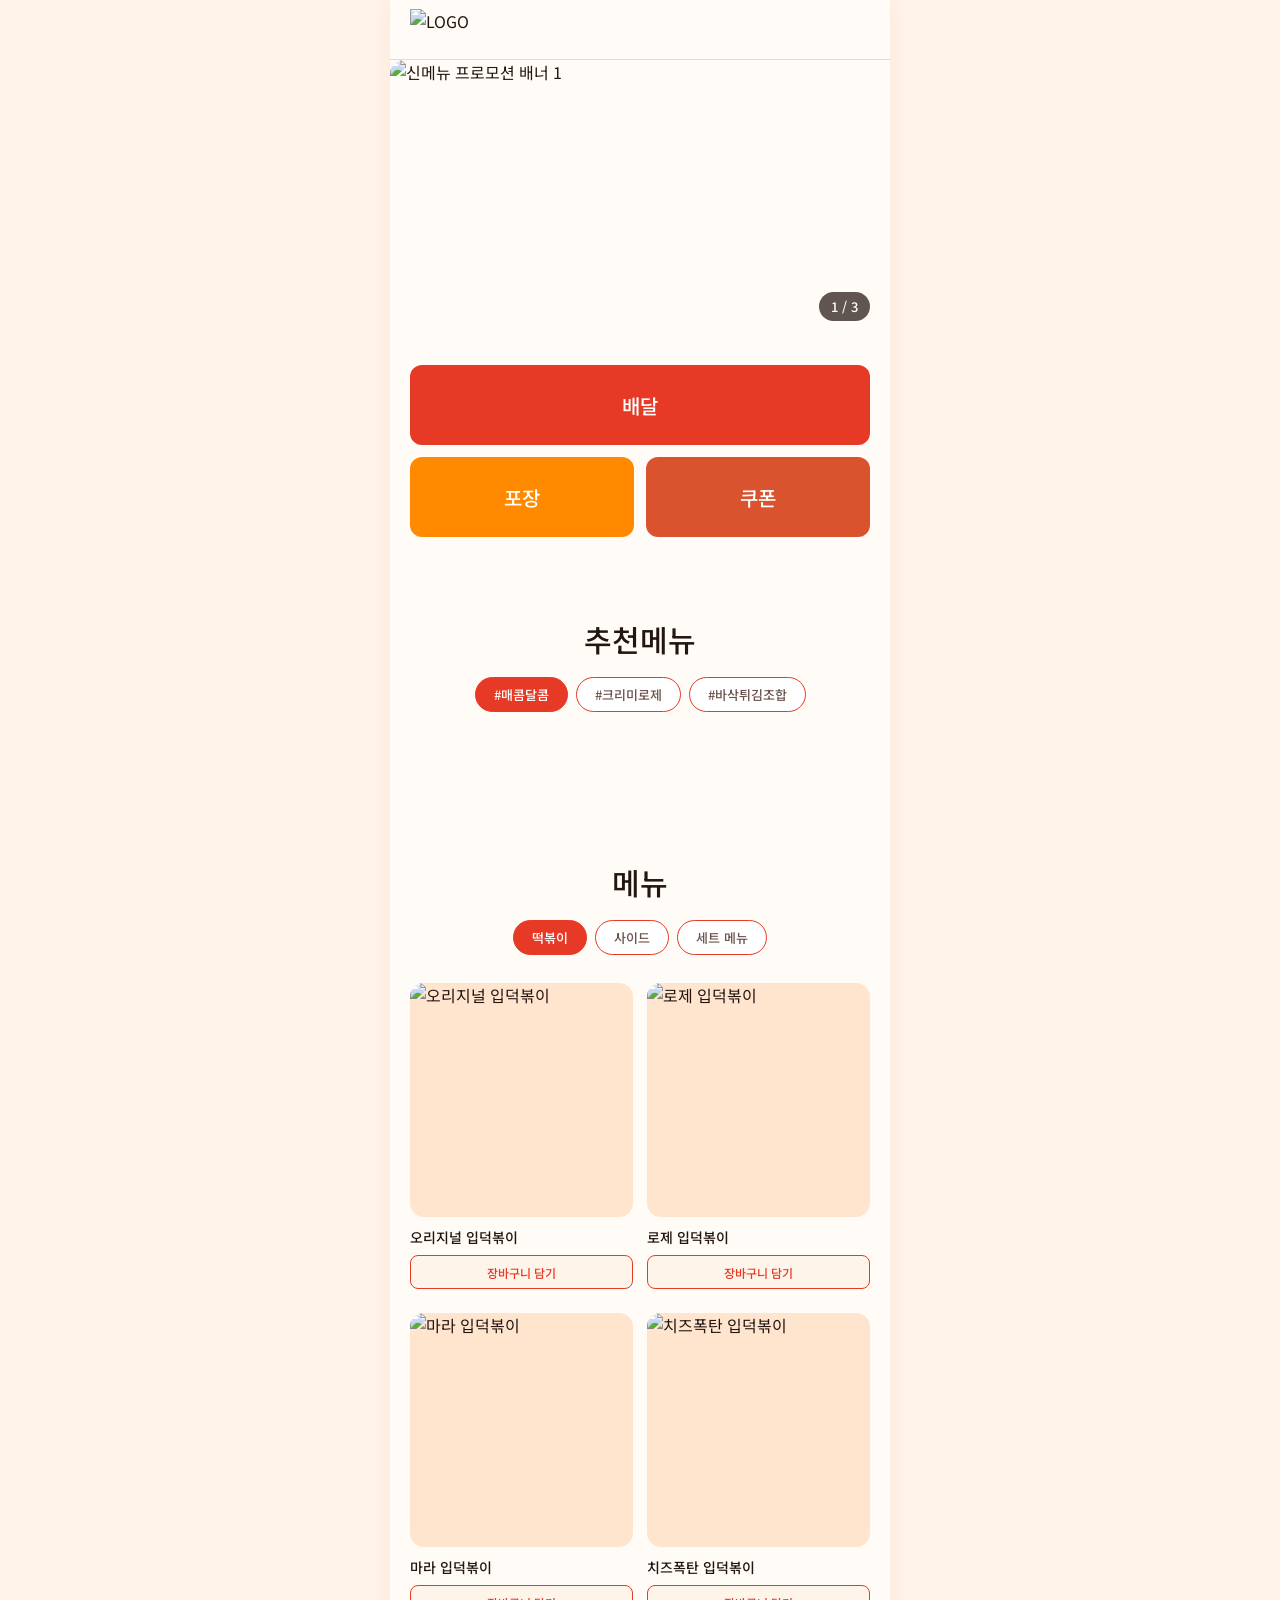
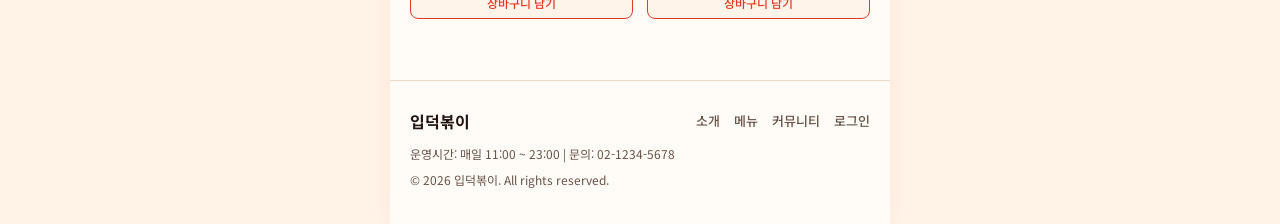
==== commit df087d0c: "쿠폰함 , 메뉴 상세 추가해야함" ====
--- a/index.html
+++ b/index.html
@@ -4,24 +4,21 @@
   <meta charset="UTF-8">
   <meta name="viewport" content="width=device-width, initial-scale=1.0">
   <title>입덕볶이 - 메인 페이지</title>
-  <!-- Noto Sans KR 폰트 -->
   <link rel="preconnect" href="https://fonts.googleapis.com">
   <link rel="preconnect" href="https://fonts.gstatic.com" crossorigin>
   <link href="https://fonts.googleapis.com/css2?family=Noto+Sans+KR:wght@400;500;700&display=swap" rel="stylesheet">
-  <!-- 스타일시트 연결 -->
   <link rel="stylesheet" href="css/style.css">
-  <!-- Lucide 아이콘 -->
   <script src="https://unpkg.com/lucide@latest"></script>
 </head>
 <body>
-  <div class="app-container">
+  <div class="app-container home-page">
     <!-- 헤더 -->
     <header class="header">
       <a href="index.html" class="logo">
         <img src="img/로고.png" alt="LOGO">
       </a>
       <div class="header-actions">
-        <a href="sub/cart/cart.html" class="cart-btn" aria-label="장바구니">
+        <a href="Sub/cart/cart.html" class="cart-btn" aria-label="장바구니">
           <i data-lucide="shopping-cart"></i>
           <span class="cart-badge" id="cartBadge">0</span>
         </a>
@@ -40,11 +37,12 @@
             <i data-lucide="x"></i>
           </button>
         </div>
+        <div class="drawer-user-header" id="drawerUserInfo">로그인하고 더 편하게 주문해보세요</div>
         <ul class="drawer-menu">
           <li><a href="Sub/lists/list.html">떡볶이 메뉴</a></li>
-          <li><a href="sub/about/about.html">소개</a></li>
-          <li><a href="sub/community/community.html">커뮤니티</a></li>
-          <li><a href="sub/login/login.html">로그인</a></li>
+          <li><a href="Sub/about/about.html">소개</a></li>
+          <li><a href="Sub/community/community.html">커뮤니티</a></li>
+          <li id="drawerAuthItem"><a href="Sub/login/login.html" id="drawerAuthLink">로그인</a></li>
         </ul>
       </div>
     </nav>
@@ -68,10 +66,10 @@
 
       <!-- Section 1: 주문 버튼 영역 (높이 80px, 20px 미디움) -->
       <section class="section1">
-        <a href="sub/lists/lists.html?type=delivery" class="order-btn full-btn">배달</a>
+        <a href="Sub/lists/list.html?type=delivery" class="order-btn full-btn">배달</a>
         <div class="order-btn-row">
-          <a href="sub/lists/lists.html?type=pickup" class="order-btn sub-order-btn">포장</a>
-          <a href="sub/cart/cart.html" class="order-btn accent-order-btn">쿠폰</a>
+          <a href="Sub/lists/list.html?type=pickup" class="order-btn sub-order-btn">포장</a>
+          <a href="Sub/cart/cart.html" class="order-btn accent-order-btn">쿠폰</a>
         </div>
       </section>
 
@@ -113,7 +111,7 @@
             <!-- 탭 1: 떡볶이 (4개) -->
             <div class="menu-grid">
               <div class="menu-item">
-                <a href="sub/detail/detail.html?id=m1" class="menu-link">
+                <a href="Sub/detail/detail.html?id=m1" class="menu-link">
                   <div class="menu-thumb">
                     <img src="img/menu1.jpg" alt="오리지널 입덕볶이">
                   </div>
@@ -122,7 +120,7 @@
                 <button type="button" class="quick-cart-btn" data-id="m1" data-name="오리지널 입덕볶이" data-price="14000" data-img="img/menu1.jpg">장바구니 담기</button>
               </div>
               <div class="menu-item">
-                <a href="sub/detail/detail.html?id=m2" class="menu-link">
+                <a href="Sub/detail/detail.html?id=m2" class="menu-link">
                   <div class="menu-thumb">
                     <img src="img/menu2.jpg" alt="로제 입덕볶이">
                   </div>
@@ -131,7 +129,7 @@
                 <button type="button" class="quick-cart-btn" data-id="m2" data-name="로제 입덕볶이" data-price="16000" data-img="img/menu2.jpg">장바구니 담기</button>
               </div>
               <div class="menu-item">
-                <a href="sub/detail/detail.html?id=m3" class="menu-link">
+                <a href="Sub/detail/detail.html?id=m3" class="menu-link">
                   <div class="menu-thumb">
                     <img src="img/menu3.jpg" alt="마라 입덕볶이">
                   </div>
@@ -140,7 +138,7 @@
                 <button type="button" class="quick-cart-btn" data-id="m3" data-name="마라 입덕볶이" data-price="17000" data-img="img/menu3.jpg">장바구니 담기</button>
               </div>
               <div class="menu-item">
-                <a href="sub/detail/detail.html?id=m4" class="menu-link">
+                <a href="Sub/detail/detail.html?id=m4" class="menu-link">
                   <div class="menu-thumb">
                     <img src="img/menu4.jpg" alt="치즈폭탄 입덕볶이">
                   </div>
@@ -153,7 +151,7 @@
             <!-- 탭 2: 사이드 (4개) -->
             <div class="menu-grid">
               <div class="menu-item">
-                <a href="sub/detail/detail.html?id=m5" class="menu-link">
+                <a href="Sub/detail/detail.html?id=m5" class="menu-link">
                   <div class="menu-thumb">
                     <img src="img/menu2-1.jpg" alt="모듬 튀김 세트">
                   </div>
@@ -162,7 +160,7 @@
                 <button type="button" class="quick-cart-btn" data-id="m5" data-name="모듬 튀김 세트" data-price="6500" data-img="img/menu2-1.jpg">장바구니 담기</button>
               </div>
               <div class="menu-item">
-                <a href="sub/detail/detail.html?id=m6" class="menu-link">
+                <a href="Sub/detail/detail.html?id=m6" class="menu-link">
                   <div class="menu-thumb">
                     <img src="img/menu2-2.jpg" alt="순대 & 내장">
                   </div>
@@ -171,7 +169,7 @@
                 <button type="button" class="quick-cart-btn" data-id="m6" data-name="순대 & 내장" data-price="5000" data-img="img/menu2-2.jpg">장바구니 담기</button>
               </div>
               <div class="menu-item">
-                <a href="sub/detail/detail.html?id=m7" class="menu-link">
+                <a href="Sub/detail/detail.html?id=m7" class="menu-link">
                   <div class="menu-thumb">
                     <img src="img/menu2-3.jpg" alt="스팸 참치 주먹밥">
                   </div>
@@ -180,7 +178,7 @@
                 <button type="button" class="quick-cart-btn" data-id="m7" data-name="스팸 참치 주먹밥" data-price="4500" data-img="img/menu2-3.jpg">장바구니 담기</button>
               </div>
               <div class="menu-item">
-                <a href="sub/detail/detail.html?id=m8" class="menu-link">
+                <a href="Sub/detail/detail.html?id=m8" class="menu-link">
                   <div class="menu-thumb">
                     <img src="img/menu2-4.jpg" alt="바삭 야끼만두">
                   </div>
@@ -193,7 +191,7 @@
             <!-- 탭 3: 세트 메뉴 (4개) -->
             <div class="menu-grid">
               <div class="menu-item">
-                <a href="sub/detail/detail.html?id=m9" class="menu-link">
+                <a href="Sub/detail/detail.html?id=m9" class="menu-link">
                   <div class="menu-thumb">
                     <img src="img/menu3-1.jpg" alt="입덕 2인 커플 세트">
                   </div>
@@ -202,7 +200,7 @@
                 <button type="button" class="quick-cart-btn" data-id="m9" data-name="입덕 2인 커플 세트" data-price="23000" data-img="img/menu3-1.jpg">장바구니 담기</button>
               </div>
               <div class="menu-item">
-                <a href="sub/detail/detail.html?id=m10" class="menu-link">
+                <a href="Sub/detail/detail.html?id=m10" class="menu-link">
                   <div class="menu-thumb">
                     <img src="img/menu3-2.jpg" alt="로제 & 튀김 세트">
                   </div>
@@ -211,7 +209,7 @@
                 <button type="button" class="quick-cart-btn" data-id="m10" data-name="로제 & 튀김 세트" data-price="24500" data-img="img/menu3-2.jpg">장바구니 담기</button>
               </div>
               <div class="menu-item">
-                <a href="sub/detail/detail.html?id=m11" class="menu-link">
+                <a href="Sub/detail/detail.html?id=m11" class="menu-link">
                   <div class="menu-thumb">
                     <img src="img/menu3-3.jpg" alt="마라 & 주먹밥 세트">
                   </div>
@@ -220,7 +218,7 @@
                 <button type="button" class="quick-cart-btn" data-id="m11" data-name="마라 & 주먹밥 세트" data-price="22500" data-img="img/menu3-3.jpg">장바구니 담기</button>
               </div>
               <div class="menu-item">
-                <a href="sub/detail/detail.html?id=m12" class="menu-link">
+                <a href="Sub/detail/detail.html?id=m12" class="menu-link">
                   <div class="menu-thumb">
                     <img src="img/menu3-4.jpg" alt="입덕 패밀리 파티 세트">
                   </div>
@@ -234,11 +232,51 @@
       </section>
     </main>
 
+    <!-- 메인페이지 풋터 -->
+    <footer class="site-footer">
+      <div class="footer-top">
+        <strong class="footer-brand">입덕볶이</strong>
+        <div class="footer-links">
+          <a href="Sub/about/about.html">소개</a>
+          <a href="Sub/lists/list.html">메뉴</a>
+          <a href="Sub/community/community.html">커뮤니티</a>
+          <a href="Sub/login/login.html">로그인</a>
+        </div>
+      </div>
+      <p class="footer-info">운영시간: 매일 11:00 ~ 23:00 | 문의: 02-1234-5678</p>
+      <p class="footer-copy">© 2026 입덕볶이. All rights reserved.</p>
+    </footer>
+
     <div class="toast-msg" id="toastMsg">장바구니에 담겼습니다.</div>
   </div>
 
   <script>
     lucide.createIcons();
+
+    function getLoggedInUser() {
+      return JSON.parse(localStorage.getItem('tteokbokki_user') || 'null');
+    }
+
+    function renderDrawerAuthState() {
+      const user = getLoggedInUser();
+      const drawerUserInfo = document.getElementById('drawerUserInfo');
+      const drawerAuthItem = document.getElementById('drawerAuthItem');
+
+      if (user && user.id) {
+        drawerUserInfo.textContent = `${user.id}님`;
+        drawerUserInfo.classList.add('logged-in');
+        drawerAuthItem.innerHTML = '<button type="button" class="drawer-logout-btn" id="drawerLogoutBtn">로그아웃</button>';
+        document.getElementById('drawerLogoutBtn').addEventListener('click', () => {
+          localStorage.removeItem('tteokbokki_user');
+          renderDrawerAuthState();
+          showToast('로그아웃되었습니다.');
+        });
+      } else {
+        drawerUserInfo.textContent = '로그인하고 더 편하게 주문해보세요';
+        drawerUserInfo.classList.remove('logged-in');
+        drawerAuthItem.innerHTML = '<a href="Sub/login/login.html" id="drawerAuthLink">로그인</a>';
+      }
+    }
 
     function getCart() {
       return JSON.parse(localStorage.getItem('tteokbokki_cart') || '[]');
@@ -296,6 +334,7 @@
     });
 
     updateCartBadge();
+    renderDrawerAuthState();
 
     // 1. 햄버거 메뉴 슬라이드 제어
     const menuOpenBtn = document.getElementById('menuOpenBtn');
@@ -304,6 +343,7 @@
     const drawerOverlay = document.getElementById('drawerOverlay');
 
     function openMenu() {
+      renderDrawerAuthState();
       sideDrawer.classList.add('open');
       drawerOverlay.classList.add('open');
       menuOpenBtn.setAttribute('aria-expanded', 'true');
@@ -339,19 +379,19 @@
     // 3. 추천메뉴 해시태그 전환 및 좌우 슬라이드
     const recommendData = {
       tag1: [
-        { id: 'm1', badge: 'BEST 1', title: '오리지널 입덕볶이', img: 'img/recommend1.jpg', link: 'sub/detail/detail.html?id=m1' },
-        { id: 'm3', badge: 'BEST 2', title: '마라 입덕볶이', img: 'img/recommend2.jpg', link: 'sub/detail/detail.html?id=m3' },
-        { id: 'm4', badge: 'BEST 3', title: '치즈폭탄 입덕볶이', img: 'img/recommend3.jpg', link: 'sub/detail/detail.html?id=m4' }
+        { id: 'm1', badge: 'BEST 1', title: '오리지널 입덕볶이', img: 'img/recommend1.jpg', link: 'Sub/detail/detail.html?id=m1' },
+        { id: 'm3', badge: 'BEST 2', title: '마라 입덕볶이', img: 'img/recommend2.jpg', link: 'Sub/detail/detail.html?id=m3' },
+        { id: 'm4', badge: 'BEST 3', title: '치즈폭탄 입덕볶이', img: 'img/recommend3.jpg', link: 'Sub/detail/detail.html?id=m4' }
       ],
       tag2: [
-        { id: 'm2', badge: 'PICK 1', title: '로제 입덕볶이', img: 'img/recommend2.jpg', link: 'sub/detail/detail.html?id=m2' },
-        { id: 'm10', badge: 'PICK 2', title: '로제 & 튀김 세트', img: 'img/recommend3.jpg', link: 'sub/detail/detail.html?id=m10' },
-        { id: 'm9', badge: 'PICK 3', title: '입덕 2인 커플 세트', img: 'img/recommend1.jpg', link: 'sub/detail/detail.html?id=m9' }
+        { id: 'm2', badge: 'PICK 1', title: '로제 입덕볶이', img: 'img/recommend2.jpg', link: 'Sub/detail/detail.html?id=m2' },
+        { id: 'm10', badge: 'PICK 2', title: '로제 & 튀김 세트', img: 'img/recommend3.jpg', link: 'Sub/detail/detail.html?id=m10' },
+        { id: 'm9', badge: 'PICK 3', title: '입덕 2인 커플 세트', img: 'img/recommend1.jpg', link: 'Sub/detail/detail.html?id=m9' }
       ],
       tag3: [
-        { id: 'm5', badge: 'HOT 1', title: '모듬 튀김 세트', img: 'img/recommend3.jpg', link: 'sub/detail/detail.html?id=m5' },
-        { id: 'm7', badge: 'HOT 2', title: '스팸 참치 주먹밥', img: 'img/recommend1.jpg', link: 'sub/detail/detail.html?id=m7' },
-        { id: 'm12', badge: 'HOT 3', title: '입덕 패밀리 파티 세트', img: 'img/recommend2.jpg', link: 'sub/detail/detail.html?id=m12' }
+        { id: 'm5', badge: 'HOT 1', title: '모듬 튀김 세트', img: 'img/recommend3.jpg', link: 'Sub/detail/detail.html?id=m5' },
+        { id: 'm7', badge: 'HOT 2', title: '스팸 참치 주먹밥', img: 'img/recommend1.jpg', link: 'Sub/detail/detail.html?id=m7' },
+        { id: 'm12', badge: 'HOT 3', title: '입덕 패밀리 파티 세트', img: 'img/recommend2.jpg', link: 'Sub/detail/detail.html?id=m12' }
       ]
     };
 
--- a/css/style.css
+++ b/css/style.css
@@ -55,6 +55,19 @@
   box-shadow: 0 0 24px rgba(230, 57, 38, 0.06);
 }
 
+/* 메인페이지 배경색 통일 */
+.app-container.home-page {
+  background-color: var(--bg-surface);
+}
+
+.app-container.home-page .header,
+.app-container.home-page .section1,
+.app-container.home-page .section2,
+.app-container.home-page .section3,
+.app-container.home-page .site-footer {
+  background-color: var(--bg-surface);
+}
+
 /* 공통 섹션 타이틀 (30px / 미디움) */
 .section-title {
   font-size: 30px;
@@ -88,12 +101,14 @@
 .logo {
   display: flex;
   align-items: center;
-  height: 32px;
+  height: 42px;
+  max-width: 150px;
 }
 
 .logo img {
   width: auto;
   height: 100%;
+  max-width: 150px;
   object-fit: contain;
 }
 
@@ -210,21 +225,46 @@
   color: var(--text-main);
 }
 
+.drawer-user-header {
+  margin-top: 12px;
+  padding: 14px 12px;
+  border-radius: 12px;
+  background-color: var(--bg-section-warm);
+  border: 1px solid var(--border-warm);
+  font-size: 14px;
+  font-weight: 500;
+  color: var(--text-sub);
+  line-height: 1.4;
+}
+
+.drawer-user-header.logged-in {
+  font-size: 16px;
+  font-weight: 700;
+  color: var(--brand-red);
+}
+
 .drawer-menu {
   list-style: none;
-  margin-top: 20px;
+  margin-top: 12px;
 }
 
 .drawer-menu li {
   border-bottom: 1px solid var(--border-warm);
 }
 
-.drawer-menu li a {
+.drawer-menu li a,
+.drawer-menu li .drawer-logout-btn {
   display: block;
+  width: 100%;
+  text-align: left;
   padding: 18px 4px;
   font-size: 18px;
   font-weight: 500;
   color: var(--text-main);
+}
+
+.drawer-menu li .drawer-logout-btn:hover {
+  color: var(--brand-red);
 }
 
 /* Hero 섹션 (1344 x 756 비율 기준, 뒷배경 제거, 모서리 둥글게) */
@@ -522,6 +562,54 @@
 .quick-cart-btn:hover {
   background-color: var(--brand-red);
   color: #ffffff;
+}
+
+/* 메인페이지 풋터 */
+.site-footer {
+  padding: 28px 20px 36px;
+  border-top: 1px solid var(--border-warm);
+  background-color: var(--bg-surface);
+  color: var(--text-sub);
+}
+
+.footer-top {
+  display: flex;
+  align-items: center;
+  justify-content: space-between;
+  gap: 12px;
+  flex-wrap: wrap;
+}
+
+.footer-brand {
+  font-size: 16px;
+  font-weight: 700;
+  color: var(--text-main);
+}
+
+.footer-links {
+  display: flex;
+  align-items: center;
+  gap: 14px;
+  font-size: 13px;
+  font-weight: 500;
+  color: var(--text-sub);
+}
+
+.footer-links a:hover {
+  color: var(--brand-red);
+}
+
+.footer-info {
+  margin-top: 12px;
+  font-size: 12px;
+  line-height: 1.5;
+  color: var(--text-sub);
+}
+
+.footer-copy {
+  margin-top: 8px;
+  font-size: 12px;
+  color: var(--text-sub);
 }
 
 /* 서브페이지 공통 레이아웃 */
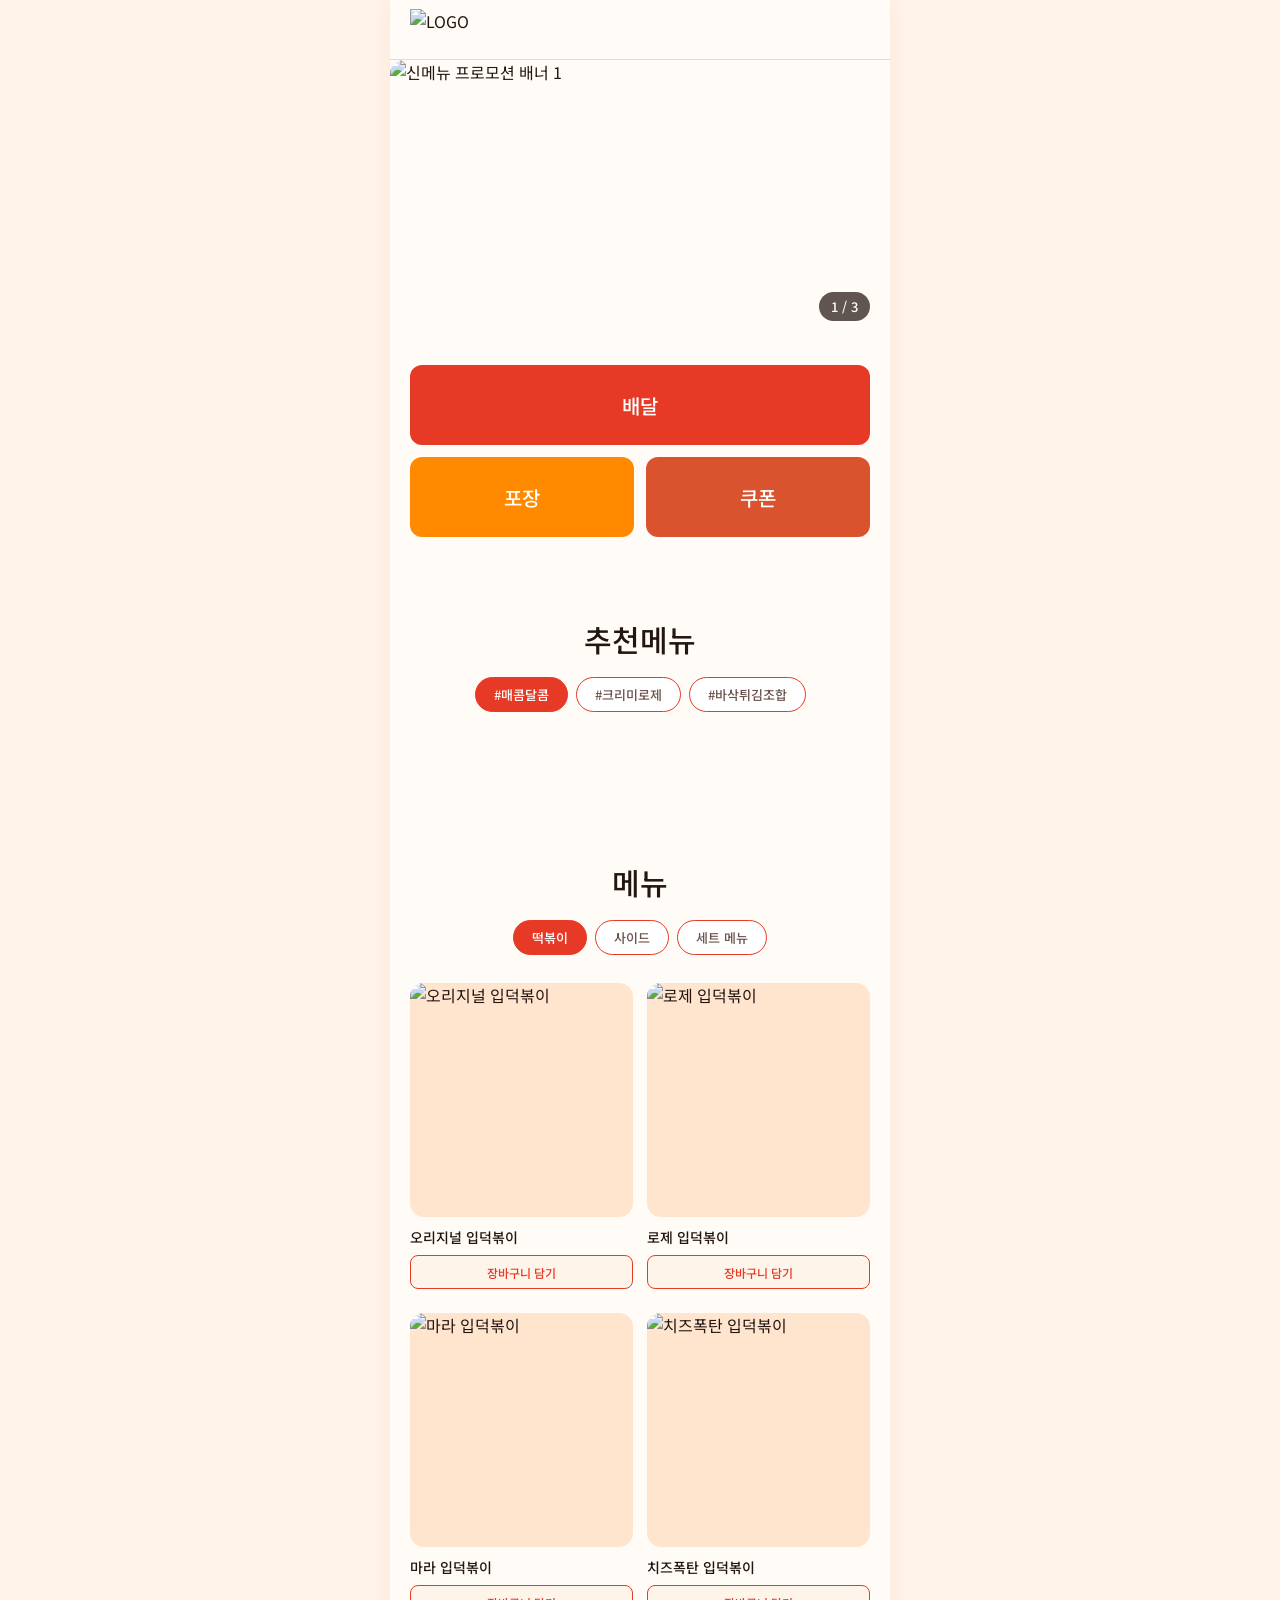
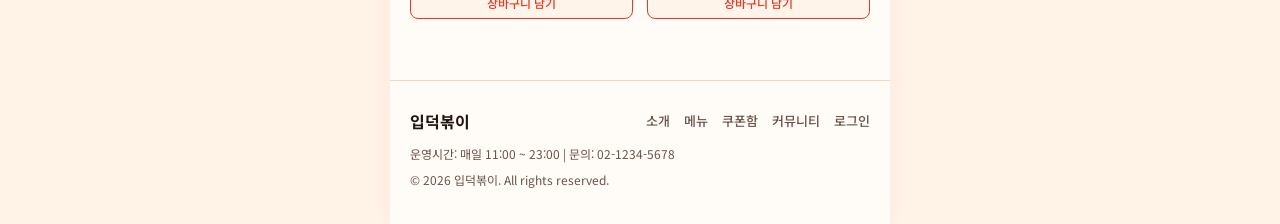
==== commit 8670b25c: "login" ====
--- a/index.html
+++ b/index.html
@@ -37,9 +37,10 @@
             <i data-lucide="x"></i>
           </button>
         </div>
-        <div class="drawer-user-header" id="drawerUserInfo">로그인하고 더 편하게 주문해보세요</div>
+        <div class="drawer-user-header" id="drawerUserInfo">로그인하고 나만의 떡볶이 취향을 저장해보세요</div>
         <ul class="drawer-menu">
           <li><a href="Sub/lists/list.html">떡볶이 메뉴</a></li>
+          <li><a href="Sub/coupon/coupon.html">쿠폰함</a></li>
           <li><a href="Sub/about/about.html">소개</a></li>
           <li><a href="Sub/community/community.html">커뮤니티</a></li>
           <li id="drawerAuthItem"><a href="Sub/login/login.html" id="drawerAuthLink">로그인</a></li>
@@ -69,7 +70,7 @@
         <a href="Sub/lists/list.html?type=delivery" class="order-btn full-btn">배달</a>
         <div class="order-btn-row">
           <a href="Sub/lists/list.html?type=pickup" class="order-btn sub-order-btn">포장</a>
-          <a href="Sub/cart/cart.html" class="order-btn accent-order-btn">쿠폰</a>
+          <a href="Sub/coupon/coupon.html" class="order-btn accent-order-btn">쿠폰</a>
         </div>
       </section>
 
@@ -239,6 +240,7 @@
         <div class="footer-links">
           <a href="Sub/about/about.html">소개</a>
           <a href="Sub/lists/list.html">메뉴</a>
+          <a href="Sub/coupon/coupon.html">쿠폰함</a>
           <a href="Sub/community/community.html">커뮤니티</a>
           <a href="Sub/login/login.html">로그인</a>
         </div>
@@ -272,7 +274,7 @@
           showToast('로그아웃되었습니다.');
         });
       } else {
-        drawerUserInfo.textContent = '로그인하고 더 편하게 주문해보세요';
+        drawerUserInfo.textContent = '로그인하고 나만의 떡볶이 취향을 저장해보세요';
         drawerUserInfo.classList.remove('logged-in');
         drawerAuthItem.innerHTML = '<a href="Sub/login/login.html" id="drawerAuthLink">로그인</a>';
       }
@@ -376,7 +378,7 @@
 
     setInterval(updateHeroSlide, 3500);
 
-    // 3. 추천메뉴 해시태그 전환 및 좌우 슬라이드
+    // 3. 추천메뉴 해시태그 전환 및 좌우 슬라이드 (카드 전체 영역 클릭 시 메뉴 상세 이동)
     const recommendData = {
       tag1: [
         { id: 'm1', badge: 'BEST 1', title: '오리지널 입덕볶이', img: 'img/recommend1.jpg', link: 'Sub/detail/detail.html?id=m1' },
@@ -412,16 +414,16 @@
 
     function createCardHTML(data, isCenter) {
       return `
-        <div class="recommend-card ${isCenter ? 'center-card' : 'side-card'}">
+        <a href="${data.link}" class="recommend-card ${isCenter ? 'center-card' : 'side-card'}">
           <div class="card-info">
             <span class="badge">${data.badge}</span>
             <p class="card-title">${data.title}</p>
-            <a href="${data.link}" class="card-order-btn">주문하기</a>
+            <span class="card-order-btn">주문하기</span>
           </div>
           <div class="card-img-box">
             <img src="${data.img}" alt="${data.title}">
           </div>
-        </div>
+        </a>
       `;
     }
 
--- a/css/style.css
+++ b/css/style.css
@@ -411,6 +411,7 @@
 
 .recommend-card {
   position: relative;
+  display: block;
   flex: 0 0 280px;
   height: 310px;
   background: linear-gradient(160deg, var(--brand-red) 0%, var(--brand-orange) 100%);
@@ -418,6 +419,7 @@
   padding: 28px 20px 0;
   text-align: center;
   color: #ffffff;
+  cursor: pointer;
   transition: opacity 0.3s ease;
 }
 
@@ -738,9 +740,66 @@
   margin-top: 12px;
 }
 
+.option-header-row {
+  display: flex;
+  align-items: center;
+  justify-content: space-between;
+}
+
 .option-label {
   font-size: 15px;
   font-weight: 500;
+}
+
+.option-sub-text {
+  font-size: 12px;
+  color: var(--text-sub);
+}
+
+.extra-option-list {
+  margin-top: 12px;
+  display: flex;
+  flex-direction: column;
+  gap: 8px;
+}
+
+.extra-option-item {
+  display: flex;
+  align-items: center;
+  justify-content: space-between;
+  padding: 12px 14px;
+  border: 1px solid var(--border-warm);
+  border-radius: 10px;
+  background-color: #ffffff;
+  font-size: 14px;
+  cursor: pointer;
+  transition: border-color 0.2s ease, background-color 0.2s ease;
+}
+
+.extra-option-item.checked {
+  border-color: var(--brand-red);
+  background-color: #FFF4EA;
+}
+
+.extra-option-left {
+  display: flex;
+  align-items: center;
+  gap: 10px;
+  font-weight: 500;
+  color: var(--text-main);
+}
+
+.extra-option-left input[type="checkbox"] {
+  width: 17px;
+  height: 17px;
+  accent-color: var(--brand-red);
+  cursor: pointer;
+}
+
+.extra-option-price {
+  font-size: 13px;
+  font-weight: 500;
+  color: var(--text-sub);
 }
 
 .detail-qty-box {
@@ -750,6 +809,25 @@
   display: flex;
   align-items: center;
   justify-content: space-between;
+}
+
+.detail-total-box {
+  margin-top: 20px;
+  padding: 16px 18px;
+  border-radius: 12px;
+  background-color: #FFF3E8;
+  border: 1px solid var(--border-warm);
+  display: flex;
+  align-items: center;
+  justify-content: space-between;
+  font-size: 15px;
+  font-weight: 500;
+}
+
+.detail-total-box strong {
+  font-size: 20px;
+  font-weight: 700;
+  color: var(--brand-red);
 }
 
 .qty-control {
@@ -785,6 +863,121 @@
 .qty-control.small span {
   min-width: 28px;
   font-size: 13px;
+}
+
+/* 쿠폰함 페이지 */
+.coupon-register-row {
+  display: flex;
+  gap: 8px;
+}
+
+.coupon-register-row .form-input {
+  margin-bottom: 0;
+  flex: 1;
+}
+
+.coupon-add-btn {
+  height: 44px;
+  padding: 0 18px;
+  border-radius: 10px;
+  background-color: var(--brand-red);
+  color: #ffffff;
+  font-size: 14px;
+  font-weight: 500;
+  flex-shrink: 0;
+}
+
+.coupon-section-head {
+  margin: 20px 0 12px;
+}
+
+.coupon-count {
+  color: var(--brand-red);
+}
+
+.coupon-list {
+  display: flex;
+  flex-direction: column;
+  gap: 12px;
+}
+
+.coupon-card {
+  background-color: #ffffff;
+  border: 1px solid var(--border-warm);
+  border-radius: 14px;
+  padding: 18px;
+}
+
+.coupon-card.selected {
+  border: 1.5px solid var(--brand-red);
+  background-color: #FFF6EE;
+}
+
+.coupon-card-top {
+  display: flex;
+  align-items: center;
+  justify-content: space-between;
+}
+
+.coupon-card-top .info-badge {
+  margin-bottom: 0;
+}
+
+.coupon-expire {
+  font-size: 12px;
+  color: var(--text-sub);
+}
+
+.coupon-amount {
+  margin-top: 10px;
+  font-size: 22px;
+  font-weight: 700;
+  color: var(--brand-red);
+}
+
+.coupon-title {
+  margin-top: 4px;
+  font-size: 15px;
+  font-weight: 500;
+  color: var(--text-main);
+}
+
+.coupon-condition {
+  margin-top: 4px;
+  font-size: 13px;
+  color: var(--text-sub);
+}
+
+.coupon-card-actions {
+  margin-top: 14px;
+  padding-top: 12px;
+  border-top: 1px dashed var(--border-warm);
+  display: flex;
+  align-items: center;
+  justify-content: space-between;
+  gap: 10px;
+}
+
+.coupon-apply-btn {
+  height: 36px;
+  padding: 0 16px;
+  border-radius: 8px;
+  border: 1px solid var(--brand-red);
+  background-color: #ffffff;
+  color: var(--brand-red);
+  font-size: 13px;
+  font-weight: 500;
+}
+
+.coupon-apply-btn.active {
+  background-color: var(--brand-red);
+  color: #ffffff;
+}
+
+.coupon-order-link {
+  font-size: 13px;
+  font-weight: 500;
+  color: var(--text-sub);
 }
 
 /* 장바구니 페이지 */
@@ -948,6 +1141,41 @@
   gap: 10px;
 }
 
+.coupon-checkout-header {
+  display: flex;
+  align-items: center;
+  justify-content: space-between;
+  margin-bottom: 10px;
+}
+
+.coupon-checkout-header .checkout-heading {
+  margin-bottom: 0;
+}
+
+.coupon-manage-link {
+  font-size: 13px;
+  font-weight: 500;
+  color: var(--brand-red);
+}
+
+.coupon-manage-link:hover {
+  text-decoration: underline;
+}
+
+.coupon-select {
+  margin-bottom: 6px;
+}
+
+.coupon-helper-msg {
+  font-size: 12px;
+  color: var(--text-sub);
+  line-height: 1.4;
+}
+
+.coupon-discount-text {
+  color: var(--brand-red);
+}
+
 /* 결제 완료 페이지 */
 .complete-main {
   padding: 60px 20px 100px;
